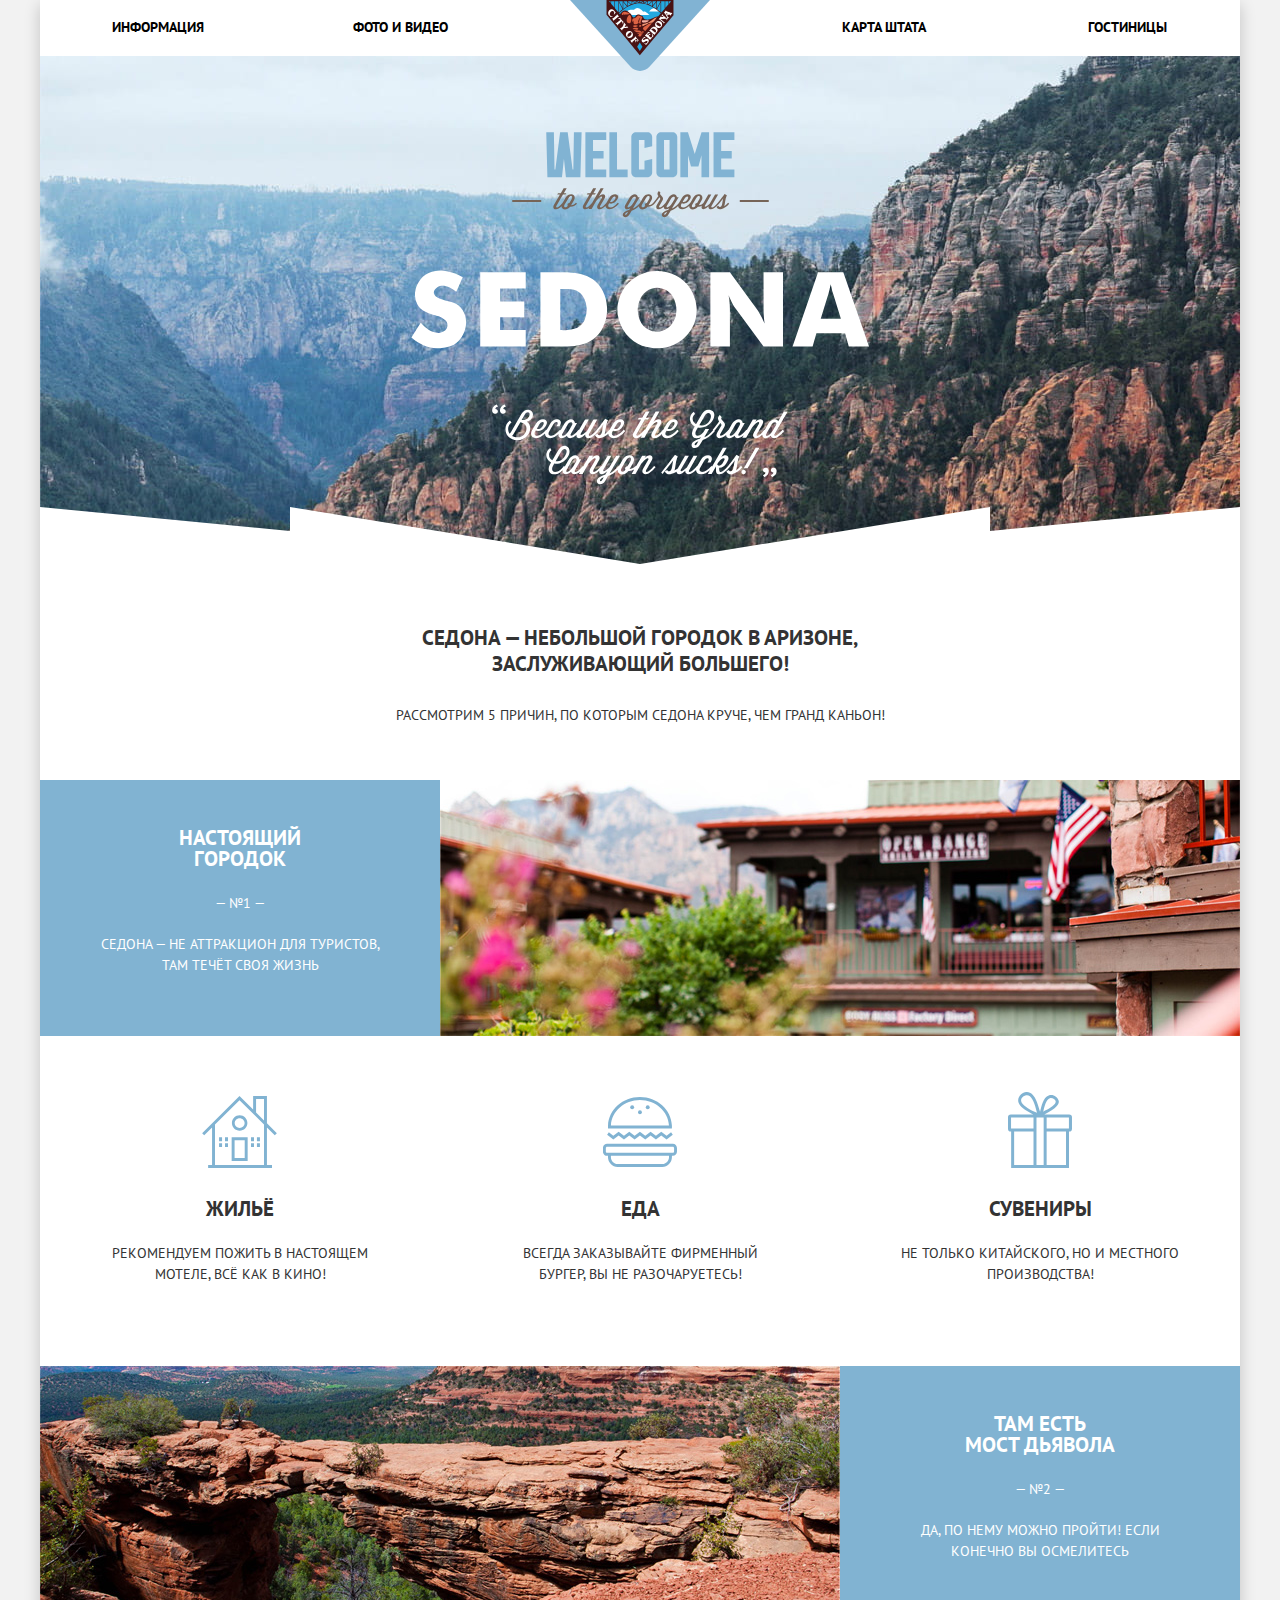
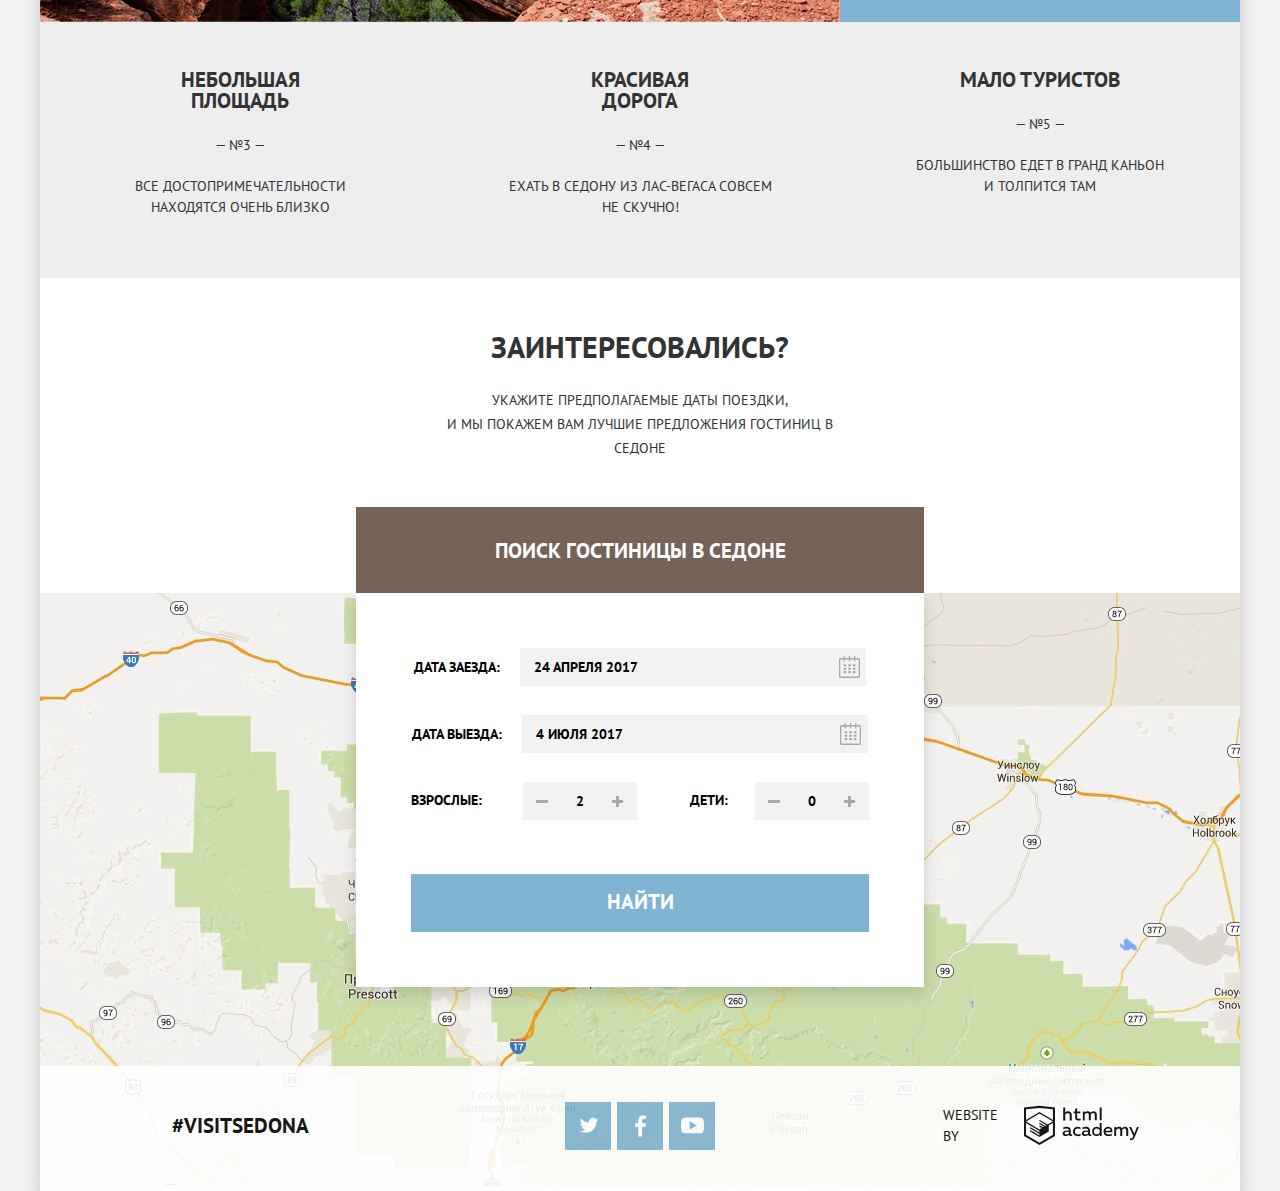
==== index.html @ ef035946 "Избавился  от лишнего класса .departure-wrapper" ====
<!DOCTYPE html>
<html lang="ru">
  <head>
    <meta charset="utf-8">
    <title>HTML Academy: Седона</title>
    <link href="https://fonts.googleapis.com/css?family=PT+Sans:400,700&amp;subset=cyrillic" rel="stylesheet">
    <link href="css/normalize.css" rel="stylesheet">
    <link href="css/style.css" rel="stylesheet">
  </head>
  <body>
    <div class="big-container">
      <header class="header">
        <nav class="header-nav">
          <ul class="header-menu">
            <li><a href="#">Информация</a></li>
            <li><a href="#">Фото и видео</a></li>
            <li><a href="#">Карта штата</a></li>
            <li><a href="catalog.html">Гостиницы</a></li>
          </ul>
          <a class="header-logo">
            <img src="img/logo-sedona.svg" width="140" height="72" alt="Логотип города Седона">
          </a>
        </nav>
      </header>
      <main>
        <div class="first-screen">
          <img src="img/intro-welcome.svg" width="459" height="353" alt="Добро пожаловать в Седону">
        </div>
        <section class="advantages">
          <h1 class="advantages-title">Седона — небольшой городок в Аризоне, заслуживающий большего!</h1>
          <p class="introduction">Рассмотрим 5 причин, по которым Седона круче, чем гранд каньон!</p>
          <section class="advantages-item first-advantage">
            <div class="advantage-common">
              <h2 class="advantages-title">Настоящий городок</h2>
              <p class="advantages-num">— №1 —</p>
              <p class="advantages-desc">Седона — не аттракцион для туристов, там течёт своя жизнь</p>
            </div>
            <div class="advantage-picture"><p class="visually-hidden">Изображение Седоны</p></div>
          </section>
          <section class="feature-list">
            <div class="feature-list-item">
              <h2 class="feature-title feature-home">Жильё</h2>
              <p class="feature-desc">Рекомендуем пожить в настоящем мотеле, всё как в кино!</p>
            </div>
            <div class="feature-list-item">
              <h2 class="feature-title feature-food">Еда</h2>
              <p class="feature-desc">Всегда заказывайте фирменный бургер, вы не разочаруетесь!</p>
            </div>
            <div class="feature-list-item">
              <h2 class="feature-title feature-presents">Сувениры</h2>
              <p class="feature-desc">Не только китайского, но и местного производства!</p>
            </div>
          </section>
          <section class="advantages-item second-advantage">
            <div class="advantage-picture"><p class="visually-hidden">Изображение Моста</p></div>
            <div class="advantage-common">
              <h2 class="advantages-title">Там есть<br> Мост дьявола</h2>
              <p class="advantages-num">— №2 —</p>
              <p class="advantages-desc">Да, по нему можно пройти! Если конечно вы осмелитесь</p>
            </div>
          </section>
          <section class="last-features">
            <div class="feature-item">
              <h2 class="feature-title">Небольшая площадь</h2>
              <p class="feature-num">— №3 —</p>
              <p class="feature-desc">Все достопримечательности находятся очень близко</p>
            </div>
            <div class="feature-item">
              <h2 class="feature-title">Красивая дорога</h2>
              <p class="feature-num">— №4 —</p>
              <p class="feature-desc">Ехать в Седону из Лас-Вегаса совсем не скучно!</p>
            </div>
            <div class="feature-item">
              <h2 class="feature-title">Мало туристов</h2>
              <p class="feature-num">— №5 —</p>
              <p class="feature-desc">Большинство едет в гранд каньон и толпится там</p>
            </div>
          </section>
        </section>
        <section class="searching">
          <h2 class="searching-title">Заинтересовались?</h2>
          <p class="searching-description">Укажите предполагаемые даты поездки,<br> и мы покажем вам лучшие предложения гостиниц в седоне</p>
          <button class="button show-form-button" type="button">Поиск гостиницы в седоне</button>
          <form class="search-form" action="https://echo.htmlacademy.ru" method="post">
            <div class="arrival-wrapper">
              <label class="arrival-label" for="arrival-date">дата заезда:</label>
              <input type="text" id="arrival-date" name="arrival-date" value="24 апреля 2017" placeholder="ДД месяц ГГГГ">
              <svg xmlns="http://www.w3.org/2000/svg" width="21" height="22" viewBox="0 0 21 22"><path d="M19.251 2.025h-2.845V.648c0-.381-.294-.689-.656-.689-.363 0-.656.308-.656.689v1.377h-3.938V.648c0-.381-.294-.689-.655-.689-.363 0-.657.308-.657.689v1.377H5.906V.648c0-.381-.294-.689-.656-.689-.363 0-.657.308-.657.689v1.377H1.75C.784 2.025 0 2.847 0 3.862v16.302C0 21.179.784 22 1.75 22h17.501c.966 0 1.749-.821 1.749-1.836V3.862c0-1.015-.783-1.837-1.749-1.837zm.437 18.139a.448.448 0 0 1-.437.459H1.75a.45.45 0 0 1-.438-.459V3.862a.45.45 0 0 1 .438-.459h2.844v1.378c0 .381.294.689.657.689.362 0 .656-.308.656-.689V3.403h3.938v1.378c0 .381.294.689.657.689.361 0 .655-.308.655-.689V3.403h3.938v1.378c0 .381.293.689.656.689.362 0 .656-.308.656-.689V3.403h2.845c.241 0 .437.206.437.459v16.302z"/><path d="M4.594 8.225h2.625v2.066H4.594zM4.594 11.668h2.625v2.067H4.594zM4.594 15.112h2.625v2.066H4.594zM9.188 15.112h2.625v2.066H9.188zM9.188 11.668h2.625v2.067H9.188zM9.188 8.225h2.625v2.066H9.188zM13.781 15.112h2.625v2.066h-2.625zM13.781 11.668h2.625v2.067h-2.625zM13.781 8.225h2.625v2.066h-2.625z"/></svg>
            </div>
            <div class="arrival-wrapper">
              <label class="arrival-label" for="departure-date">дата выезда:</label>
              <input type="text" id="departure-date" name="departure-date" value="4 июля 2017" placeholder="ДД месяц ГГГГ">
              <svg xmlns="http://www.w3.org/2000/svg" width="21" height="22" viewBox="0 0 21 22"><path d="M19.251 2.025h-2.845V.648c0-.381-.294-.689-.656-.689-.363 0-.656.308-.656.689v1.377h-3.938V.648c0-.381-.294-.689-.655-.689-.363 0-.657.308-.657.689v1.377H5.906V.648c0-.381-.294-.689-.656-.689-.363 0-.657.308-.657.689v1.377H1.75C.784 2.025 0 2.847 0 3.862v16.302C0 21.179.784 22 1.75 22h17.501c.966 0 1.749-.821 1.749-1.836V3.862c0-1.015-.783-1.837-1.749-1.837zm.437 18.139a.448.448 0 0 1-.437.459H1.75a.45.45 0 0 1-.438-.459V3.862a.45.45 0 0 1 .438-.459h2.844v1.378c0 .381.294.689.657.689.362 0 .656-.308.656-.689V3.403h3.938v1.378c0 .381.294.689.657.689.361 0 .655-.308.655-.689V3.403h3.938v1.378c0 .381.293.689.656.689.362 0 .656-.308.656-.689V3.403h2.845c.241 0 .437.206.437.459v16.302z"/><path d="M4.594 8.225h2.625v2.066H4.594zM4.594 11.668h2.625v2.067H4.594zM4.594 15.112h2.625v2.066H4.594zM9.188 15.112h2.625v2.066H9.188zM9.188 11.668h2.625v2.067H9.188zM9.188 8.225h2.625v2.066H9.188zM13.781 15.112h2.625v2.066h-2.625zM13.781 11.668h2.625v2.067h-2.625zM13.781 8.225h2.625v2.066h-2.625z"/></svg>
            </div>
            <div class="quantity-wrapper">
              <div class="quantity-a-wrapper">
                <label class="arrival-label" for="adults-quantity">взрослые:</label>
                <button class="button minus-button" type="button"></button>
                <input type="text" id="adults-quantity" name="adults-quantity" value="2" placeholder="0">
                <button class="button plus-button" type="button"></button>
              </div>
              <div class="quantity-c-wrapper">
                <label class="arrival-label" for="children-quantity">дети:</label>
                <button class="button minus-button" type="button"></button>
                <input type="text" id="children-quantity" name="children-quantity" value="0" placeholder="0">
                <button class="button plus-button" type="button"></button>
              </div>
            </div>
            <button class="button search-button" type="submit">Найти</button>
          </form>
        </section>
        <img class="footer-map" src="img/map.jpg" width="1200" height="593" alt="Карта проезда к Седоне">
      </main>
      <footer class="footer">
        <div class="footer-contacts">
          <span class="contacts-hashtag">#visitSEDONA</span>
          <ul class="contacts-social">
            <li>
              <a class="social-button" href="#">
                <span class="visually-hidden">Twitter</span>
                <svg xmlns="http://www.w3.org/2000/svg" width="27" height="25" viewBox="0 0 46 48"><path d="M 42 12.429688 C 40.675781 13.015625 39.253906 13.40625 37.753906 13.589844 C 39.277344 12.683594 40.453125 11.238281 41.003906 9.53125 C 39.574219 10.371094 37.992188 10.984375 36.3125 11.308594 C 34.96875 9.882813 33.050781 9 30.925781 9 C 26.847656 9 23.539063 12.277344 23.539063 16.320313 C 23.539063 16.890625 23.605469 17.449219 23.730469 17.988281 C 17.59375 17.683594 12.148438 14.765625 8.507813 10.335938 C 7.867188 11.417969 7.507813 12.683594 7.507813 14.023438 C 7.507813 16.5625 8.808594 18.800781 10.792969 20.117188 C 9.582031 20.082031 8.441406 19.742188 7.445313 19.203125 C 7.445313 19.226563 7.445313 19.257813 7.445313 19.289063 C 7.445313 22.839844 9.992188 25.796875 13.367188 26.472656 C 12.75 26.640625 12.097656 26.734375 11.425781 26.734375 C 10.949219 26.734375 10.484375 26.679688 10.035156 26.597656 C 10.972656 29.5 13.699219 31.621094 16.933594 31.683594 C 14.402344 33.644531 11.21875 34.820313 7.757813 34.820313 C 7.160156 34.820313 6.574219 34.785156 5.996094 34.714844 C 9.269531 36.785156 13.152344 38 17.320313 38 C 30.90625 38 38.339844 26.84375 38.339844 17.164063 C 38.339844 16.847656 38.328125 16.53125 38.3125 16.222656 C 39.761719 15.195313 41.011719 13.90625 42 12.429688 "></path></svg>
              </a>
            </li>
            <li>
              <a class="social-button" href="#">
                <span class="visually-hidden">Facebook</span>
                <svg xmlns="http://www.w3.org/2000/svg" x="0px" y="0px" width="21" height="24" viewBox="0 0 155.139 155.139"><path d="M89.584,155.139V84.378h23.742l3.562-27.585H89.584V39.184c0-7.984,2.208-13.425,13.67-13.425l14.595-0.006V1.08C115.325,0.752,106.661,0,96.577,0C75.52,0,61.104,12.853,61.104,36.452v20.341H37.29v27.585h23.814v70.761H89.584z"/></svg>
              </a>
            </li>
            <li>
                <a class="social-button" href="#">
                <span class="visually-hidden">Youtube</span>
                <svg xmlns="http://www.w3.org/2000/svg" viewBox="0 0 512 512" width="23px" height="25px"><path d="M490.24,113.92c-13.888-24.704-28.96-29.248-59.648-30.976C399.936,80.864,322.848,80,256.064,80c-66.912,0-144.032,0.864-174.656,2.912c-30.624,1.76-45.728,6.272-59.744,31.008C7.36,138.592,0,181.088,0,255.904C0,255.968,0,256,0,256c0,0.064,0,0.096,0,0.096v0.064c0,74.496,7.36,117.312,21.664,141.728c14.016,24.704,29.088,29.184,59.712,31.264C112.032,430.944,189.152,432,256.064,432c66.784,0,143.872-1.056,174.56-2.816c30.688-2.08,45.76-6.56,59.648-31.264C504.704,373.504,512,330.688,512,256.192c0,0,0-0.096,0-0.16c0,0,0-0.064,0-0.096C512,181.088,504.704,138.592,490.24,113.92zM192,352V160l160,96L192,352z"/></svg>
              </a>
            </li>
          </ul>
          <div class="footer-logo">
            <span class="footer-logo-desc">Website by</span>
            <a href="https://htmlacademy.ru/intensive/htmlcss" target="_blank">
              <svg id="Layer_1" data-name="Layer 1" xmlns="http://www.w3.org/2000/svg" width="115" height="41" viewBox="0 0 108.08 36.85"><title>logo-htmlacademy-small1</title><path d="M44.61,26.88a2,2,0,0,0,.55-0.1v1.33a3.25,3.25,0,0,1-1.18.21,1.67,1.67,0,0,1-1.67-1,4.84,4.84,0,0,1-3.14,1.08c-1.51,0-2.91-.83-2.91-2.55,0-2.13,2-2.79,3.71-2.79a11.08,11.08,0,0,1,2.17.25v-0.3c0-1-.76-1.77-2.19-1.77a7.42,7.42,0,0,0-3,.64v-1.7a10.21,10.21,0,0,1,3.19-.55c2.36,0,3.81,1.12,3.81,3.65v3a0.54,0.54,0,0,0,.49.59h0.17Zm-6.44-1.13A1.35,1.35,0,0,0,39.63,27h0.11a3.39,3.39,0,0,0,2.41-1V24.58a9.72,9.72,0,0,0-1.81-.21c-1,0-2.16.33-2.16,1.38h0Zm12.36-6.11a5,5,0,0,1,2.57.64V22a4.08,4.08,0,0,0-2.3-.7,2.75,2.75,0,1,0,0,5.49,5,5,0,0,0,2.43-.64v1.71a6.27,6.27,0,0,1-2.76.57A4.21,4.21,0,0,1,46,24.51q0-.21,0-0.41a4.32,4.32,0,0,1,4.18-4.46h0.38Zm12.17,7.24a2,2,0,0,0,.55-0.1v1.33a3.25,3.25,0,0,1-1.18.21,1.67,1.67,0,0,1-1.67-1,4.84,4.84,0,0,1-3.14,1.08c-1.51,0-2.91-.83-2.91-2.55,0-2.13,2-2.79,3.71-2.79a11.08,11.08,0,0,1,2.17.25v-0.3c0-1-.76-1.77-2.19-1.77a7.42,7.42,0,0,0-3,.64v-1.7a10.21,10.21,0,0,1,3.19-.55c2.36,0,3.81,1.12,3.81,3.65v3a0.54,0.54,0,0,0,.49.59h0.17Zm-6.44-1.13A1.35,1.35,0,0,0,57.73,27h0.11a3.39,3.39,0,0,0,2.41-1V24.58a9.72,9.72,0,0,0-1.81-.21c-1.06,0-2.16.33-2.16,1.38h0ZM73,16V28.2H71.35V26.88a3.88,3.88,0,0,1-3.19,1.54,4.4,4.4,0,0,1,0-8.78,3.81,3.81,0,0,1,3,1.3V16H73Zm-4.53,5.22a2.76,2.76,0,1,0,0,5.52A2.86,2.86,0,0,0,71.15,25V23A2.91,2.91,0,0,0,68.49,21.27ZM79,19.64c3.31,0,4.46,2.68,3.92,5.09H76.7c0.21,1.5,1.67,2.11,3.19,2.11a6.11,6.11,0,0,0,2.64-.59v1.6a7.14,7.14,0,0,1-3,.57C77,28.42,74.78,27,74.78,24a4.18,4.18,0,0,1,4-4.39H79Zm0.09,1.54a2.28,2.28,0,0,0-2.44,2.1v0.06H81.3A2,2,0,0,0,79.13,21.18Zm5.73,7V19.87h1.65v1a3.81,3.81,0,0,1,2.78-1.27A2.86,2.86,0,0,1,91.89,21a4.12,4.12,0,0,1,2.91-1.33A3.06,3.06,0,0,1,98,23V28.2h-1.9V23.05a1.59,1.59,0,0,0-1.42-1.75H94.42a2.8,2.8,0,0,0-2.07,1.12V28.2h-1.9V23.05A1.59,1.59,0,0,0,89,21.31H88.8a3,3,0,0,0-2.21,1.29v5.63H84.86Zm21.31-8.33h1.9l-3.91,9.46c-0.9,2.17-2.09,2.86-3.35,2.86a4.76,4.76,0,0,1-1.1-.14V30.46a2.86,2.86,0,0,0,.85.12c0.9,0,1.58-.64,2.07-1.9l0.17-.42-4-8.4h2l2.86,6.29ZM38.73,1.46V6.22a3.81,3.81,0,0,1,2.7-1.14,3.25,3.25,0,0,1,3.44,3.4v5.15H43V8.72a1.81,1.81,0,0,0-1.61-2h-0.3a2.93,2.93,0,0,0-2.32,1.39v5.52h-1.9V1.46h1.9ZM49.94,2.31v3h3V6.91h-3v3.81c0,1.1.5,1.46,1.58,1.46a4.49,4.49,0,0,0,1.69-.33v1.6A6.8,6.8,0,0,1,51,13.8a2.55,2.55,0,0,1-2.86-2.74V6.89H46.58V5.26h1.5V2.74Zm5.4,11.31V5.28H57v1A3.81,3.81,0,0,1,59.77,5a2.86,2.86,0,0,1,2.6,1.33A4.12,4.12,0,0,1,65.28,5,3.06,3.06,0,0,1,68.44,8.4v5.21h-1.9V8.46a1.59,1.59,0,0,0-1.42-1.75H64.89a2.8,2.8,0,0,0-2.07,1.12v5.78h-1.9V8.46A1.59,1.59,0,0,0,59.5,6.71H59.27A3,3,0,0,0,57.06,8v5.63H55.34ZM71.17,1.45H73V13.6H71.17V1.45ZM14.71,0H14.55L0,1.54V28.21l14.55,8.66,14.55-8.66V1.54Zm12.5,27.1L14.55,34.64,1.9,27.12V16.18l12.59,7.5V25L5.86,19.9v1.31l8.68,5.21v1.39L5.87,22.65V24l8.68,5.21,8.75-5.24V18.31L27.2,16V27.12Zm0-12.53-3.48,2-1.6,1L14.51,13v1.31L21,18.23H21l-0.14.09-1,.54-5.37-3.2V17l4.24,2.52-1,.67-3.2-1.9v1.31l2.1,1.24L14.5,22.1,2,14.65,14.51,7.11Zm0-1.32L14.49,5.76,1.91,13.25v-10L14.56,1.92,27.21,3.25v10h0Z" transform="translate(0 -0.02)"/></svg>
            </a>
          </div>
        </div>
      </footer>
    </div>
  </body>
</html>
---- css/style.css ----
body {
  margin: 0;
  font-family: "PT Sans", Arial, sans-serif;
  font-size: 14px;
  line-height: 21px;
  font-weight: 400;
  color: #333333;
  text-transform: uppercase;
  background-color: #f2f2f2;
}
a {
  text-decoration: none;
}
img {
  max-width: 100%;
  height: auto;
}
.visually-hidden:not(:focus):not(:active),
input[type="checkbox"].visually-hidden,
input[type="radio"].visually-hidden {
  position: absolute;
  width: 1px;
  height: 1px;
  margin: -1px;
  border: 0;
  padding: 0;
  white-space: nowrap;
  clip-path: inset(100%);
  clip: rect(0 0 0 0);
  overflow: hidden;
}
.text-hiding {
  border: 0;
  font: 0/0 a;
  text-shadow: none;
  color: transparent;
}
.big-container {
  width: 1200px;
  margin: 0 auto;
  box-shadow: 0 5px 15px rgba(0, 1, 1, 0.2);
}
.header-nav {
  font-size: 14px;
  line-height: 26px;
  color: #000000;
  background-color: #ffffff;
  position: relative;
}
.header-menu,
.contacts-social,
.search-sructure,
.catalog-list {
  list-style: none;
}
.header-menu {
  display: flex;
  padding: 0;
  margin: 0;
  justify-content: space-between;
  text-align: center;
}
.header-menu a{
  color: #000000;
  font-weight: 700;
}
.header-menu a:hover{
  color: #81b3d2;
}
.header-menu a:active{
  opacity: 0.3;
}
.header-menu li {
  width: 200px;
  padding: 14px 12px 16px 18px;
}
.header-menu li:nth-child(2) {
  box-sizing: border-box;
  text-align: left;
  padding-left: 70px;
  padding-right: 0px;
  width: 350px;
}
.header-menu li:nth-child(3) {
  box-sizing: border-box;
  text-align: right;
  padding-left: 0px;
  padding-right: 71px;
  width: 350px;
}
.header-logo {
  position: absolute;
  top: 0px;
  left: 50%;
  margin-left: -70px;
  z-index: 10;
}
.advantages,
.searching {
  text-align: center;
  background-color: #ffffff;
}
.first-screen {
  background: url("../img/intro-mask.svg") no-repeat bottom center,
    #ffffff url("../img/background-1.jpg") no-repeat top center;
}
.first-screen img {
  display: block;
  margin: 0 auto;
  padding-top: 76px;
  padding-bottom: 79px;
}
.advantages-title {
  font-size: 21px;
  line-height: 26px;
  margin: 0 auto;
  padding: 61px 370px 28px 370px;
}
.advantage-common .advantages-title {
  padding: 47px 120px 24px 120px;
  line-height: 21px;
}
.advantages-num {
  margin: 0;
}
.advantages-desc {
  margin: 0;
  padding: 20px 48px 60px 48px;
}
.introduction {
  margin: 0;
  padding-bottom: 54px;
}
.advantages-item {
  color: #ffffff;
  background-color: #81b3d2;
  display: flex;
  width: 1200px;
}
.feature-list {
  display: flex;
  padding: 0;
  margin: 0;
}
.feature-list-item {
  width: 400px;
}
.feature-list-item .feature-title {
  width: 300px;
  margin: 0 auto;
  margin-top: 162px;
  padding-bottom: 24px;
  position: relative;
}
.feature-home::before {
  content: "";
  position: absolute;
  left: 50%;
  margin-left: -38px;
  bottom: 75px;
  width: 75px;
  height: 72px;
  background-image: url("../img/icon-1.svg");
  background-repeat: no-repeat;
  background-position: 0 0;
}
.feature-food::before {
  content: "";
  position: absolute;
  left: 50%;
  margin-left: -37px;
  bottom: 74px;
  width: 75px;
  height: 72px;
  background-image: url("../img/icon-3.svg");
  background-repeat: no-repeat;
  background-position: 0 0;
}
.feature-presents::before {
  content: "";
  position: absolute;
  left: 50%;
  margin-left: -32px;
  bottom: 75px;
  width: 64px;
  height: 76px;
  background-image: url("../img/icon-2.svg");
  background-repeat: no-repeat;
  background-position: 0 0;
}
.feature-list-item .feature-desc {
  width: 285px;
  margin: 0 auto;
  padding-bottom: 81px;
}
.first-advantage .advantage-picture {
  background: url("../img/bg-adv-1.jpg") no-repeat top right;
}
.second-advantage .advantage-picture {
  background: url("../img/bg-adv-2.jpg") no-repeat top left;
}
.advantage-common {
  width: 400px;
}
.advantage-picture {
  width: 800px;
}
.last-features {
  display: flex;
  padding: 0;
  margin: 0;
}
.last-features .feature-item {
  width: 400px;
}
.feature-item .feature-title {
  margin: 0;
  padding: 47px 120px 24px 120px;
  line-height: 21px;
}
.feature-item .feature-num {
  margin: 0;
}
.feature-item .feature-desc {
  margin: 0;
  padding: 20px 65px 60px 65px;
}
.feature-item:last-child .feature-desc {
  padding: 20px 71px 60px 71px;
}
.searching{
  position: relative;
}
.searching-title {
  font-size: 30px;
  line-height: 24px;
  padding-top: 57px;
  margin: 0px;
}
.searching-description {
  width: 440px;
  margin: 0 auto;
  padding-top: 29px;
  padding-bottom: 47px;
  line-height: 24px;
}
.last-features {
  background-color: #eeeeee;
}
.button {
  font: inherit;
  font-weight: 700;
  text-align: center;
  color: #ffffff;
  vertical-align: middle;
  text-transform: uppercase;
  background-color: #81b3d2;
  border: none;
}
.show-form-button {
  background-color: #766357;
  width: 568px;
  font-size: 21px;
  line-height: 26px;
  padding-top: 31px;
  padding-bottom: 29px;
}
.searching .show-form-button:hover {
  background-color: #604e43;
}
.searching .show-form-button:active {
  background-color: #503e33;
  color: #928a85;
}
.button:hover {
  background-color: #669ec0;
}
.button:active {
  background-color: #5496bd;
}
.search-form {
  box-sizing: border-box;
  width: 568px;
  padding: 55px;
  position: absolute;
  top: 100%;
  left: 50%;
  transform: translate(-50%, 0);
  z-index: 2;
  background-color: #ffffff;
  display: flex;
  flex-direction: column;
  margin: 0;
  align-items: center;
  box-shadow: 0 7px 15px rgba(0, 1, 1, 0.15);
}
.search-form label {
  color: #000000;
}
.search-button {
  font-size: 21px;
  box-sizing: border-box;
  width: 458px;
  padding: 0;
  padding-top: 17px;
  padding-bottom: 20px;
  margin-top: 54px;
}
.search-form .search-button:active {
  color: #88b6d1;
  background-color: #5496bd;
}
.arrival-wrapper {
  margin-bottom: 29px;
}
.arrival-label {
  font-weight: 700;
}
.arrival-wrapper input {
  box-sizing: border-box;
  width: 346px;
  padding: 11px 50px 11px 14px;
  margin-left: 16px;
  border: 0;
  background-color: #f2f2f2;
  font-weight: 700;
  text-transform: uppercase;
  position: relative;
}
.arrival-wrapper input:hover {
  background-color: #ebebeb;
}
.arrival-wrapper input:focus {
  background-color: #ffffff;
  border: 2px solid #e5e5e5;
  padding: 9px 50px 9px 12px;
}
.arrival-wrapper svg {
  position: absolute;
  top: 63px;
  left: 483px;
  fill: #a9a9a9;
}
.arrival-wrapper svg:hover {
  fill: #000000;
}
.arrival-wrapper svg:active {
  fill: #81b3d2;
}
.arrival-wrapper:nth-child(2) {
  position: relative;
}
.arrival-wrapper:nth-child(2) svg {
  top: 8px;
  left: 428px;
}
.quantity-wrapper {
  width: 458px;
  display: flex;
  justify-content: space-between;
}
.quantity-wrapper input {
  box-sizing: border-box;
  width: 38px;
  padding: 11px 0px 11px 0px;
  border: 0;
  background-color: #f2f2f2;
  font-weight: 700;
  text-align: center;
  height: 38px;
}
.quantity-wrapper input:hover {
  background-color: #ebebeb;
}
.quantity-wrapper input:focus {
  background-color: #ffffff;
  border: 2px solid #e5e5e5;
  padding: 9px 0px 9px 0px;
}
.quantity-a-wrapper {
  display: flex;
  align-items: center;
}
.quantity-a-wrapper .arrival-label {
  width: 112px;
  text-align: left;
}
.quantity-c-wrapper .arrival-label {
  width: 65px;
  text-align: left;
}
.minus-button {
  background-color: #f2f2f2;
  width: 38px;
  height: 38px;
  padding: 0;
  position: relative;
}
.minus-button::before {
  content: "";
  position: absolute;
  top: 50%;
  left: 50%;
  margin-left: -6px;
  margin-top: -1px;
  width: 12px;
  height: 3px;
  background-color: #a9a9a9;
}
.minus-button:hover {
  background-color: #f2f2f2;
}
.minus-button:hover::before {
  background-color: #000000;
}
.minus-button:active::before {
  background-color: #81b3d2;
}
.plus-button {
  background-color: #f2f2f2;
  width: 38px;
  height: 38px;
  padding: 0;
  position: relative;
}
.plus-button::before {
  content: "";
  position: absolute;
  top: 50%;
  left: 50%;
  margin-left: -6px;
  margin-top: -1px;
  width: 11px;
  height: 3px;
  background-color: #a9a9a9;
}
.plus-button::after {
  content: "";
  position: absolute;
  top: 50%;
  left: 50%;
  margin-left: -2px;
  margin-top: -5px;
  width: 3px;
  height: 11px;
  background-color: #a9a9a9;
}
.plus-button:hover {
  background-color: #f2f2f2;
}
.plus-button:hover::before {
  background-color: #000000;
}
.plus-button:hover::after {
  background-color: #000000;
}
.plus-button:active::before {
  background-color: #81b3d2;
}
.plus-button:active::after {
  background-color: #81b3d2;
}
.quantity-c-wrapper{
  display: flex;
  align-items: center;
}
.search-filter {
  width: 1200px;
  margin: 0 auto;
  background: url("../img/background-2.jpg") no-repeat center center;
}
.search-filter form {
  display: flex;
  padding: 0;
  margin: 0;  
  justify-content: center;
}
.sorting {
  width: 1200px;
  margin: 0 auto;
  background-color: #ffffff;
}
.sorting-head {
  display: flex;
  padding: 0;
  margin: 0;
  border-bottom: 1px solid #e5e5e5;
}
.sorting-types {
  display: flex;
  padding: 0;
  margin: 0;
  align-items: center;
}
.sorting-title {
  padding-left: 72px;
}
.button-order {
  background-color: #766357;
  padding: 4px 17px 5px 17px;
}
.button-details {
  padding: 4px 17px 5px 17px;
  margin-right: 2px;
}
.button-details:hover {
  background-color: #669ec0;
}
.button-details:active {
  background-color: #5496bd;
  color: #87b6d1;
}
.button-order:hover {
  background-color: #604e43;
}
.button-order:active {
  background-color: #503e33;
  color: #847870;
}
.catalog-list {
  background-color: #fefefe;
  display: flex;
  padding: 0;
  margin: 0;  
  flex-direction: column;
}
.catalog-item {
  display: flex;
  padding: 0;
  margin: 0;  
  justify-content: space-between;
  border-bottom: 1px solid #e5e5e5;
}
.catalog-left-wrapper {
  display: flex;
  padding: 0;
  margin: 0;
  margin-left: 72px;
  margin-top: 30px;
  margin-bottom: 24px;
}
.catalog-title {
  font-size: 21px;
  font-weight: 700;
  color: #000000;
  margin-bottom: -7px;
  margin-top: -3px;
}
.type-cost-column {
  display: flex;
}
.catalog-type {
  width: 115px;
}
.naming-column {
  display: flex;
  padding: 0;
  margin: 0;  
  flex-direction: column;
  justify-content: space-between;
  margin-bottom: 9px;
}
.details-button-column {
  box-sizing: border-box;
}
.rating-column {
  margin-right: 73px;
  display: flex;
  flex-direction: column;
  justify-content: center;
  width: 110px;
}
.catalog-title:hover {
  color: #81b3d2;
}
.catalog-title:active {
  color: #b2b2b2;
}
.rating-star {
  align-self: flex-end;
  width: 89px;
  background: url("../img/star.svg") space center right;
  margin-top: 5px;
}
.rating-star-three {
  width: 63px;
}
.rating-star-two {
  width: 40px;
}
.rating-number {
  color: #666666;
  background-color: #f2f2f2;
  margin-top: 47px;
  margin-bottom: 6px;
  text-align: center;
  padding: 4px 10px 3px 13px;
}
.catalog-image {
  margin-right: 30px;
}
.footer-map {
  display: block;
  margin: 0 auto;
}
.footer {
  background-color: #ffffff;
  margin-top: -120px;
  opacity: 0.9;
}
.catalog-footer {
  margin-top: 0;
}
.footer-contacts {
  display: flex;
  padding: 0;
  margin: 0;
  justify-content: space-between;
}
.contacts-hashtag {
  padding: 49px 256px 55px 132px;
  color: #000000;
}
.contacts-social {
  display: flex;
  padding: 0;
  margin: 0;
  align-items: center;
  padding-bottom: 5px;
  padding-right: 12px;
}
.footer-logo {
  display: flex;
  padding: 0;
  margin: 0;
  align-items: center;
  padding-right: 101px;
  padding-left: 210px;
}
.footer-logo-desc {
  padding-right: 8px;
  padding-bottom: 5px;
  color: #000000;
}
.footer-logo svg {
  fill: #000000;
}
.footer-logo svg:hover {
  fill: #81b3d2;
}
.footer-logo svg:active {
  fill: #bdbbbc;
}
.contacts-hashtag {
  font-size: 21px;
  font-weight: 700;
}
.social-button {
  display: flex;
  align-items: center;
  justify-content: center;
  width: 46px;
  height: 48px;
  background-color: #81b3d2;
  margin-right: 6px;
}
.social-button svg {
  fill: #ffffff;
}
.social-button:hover {
  background-color: #669ec0;
}
.social-button:active {
  background-color: #5496bd;
}
.social-button svg:active {
  fill: #87b6d1;
}
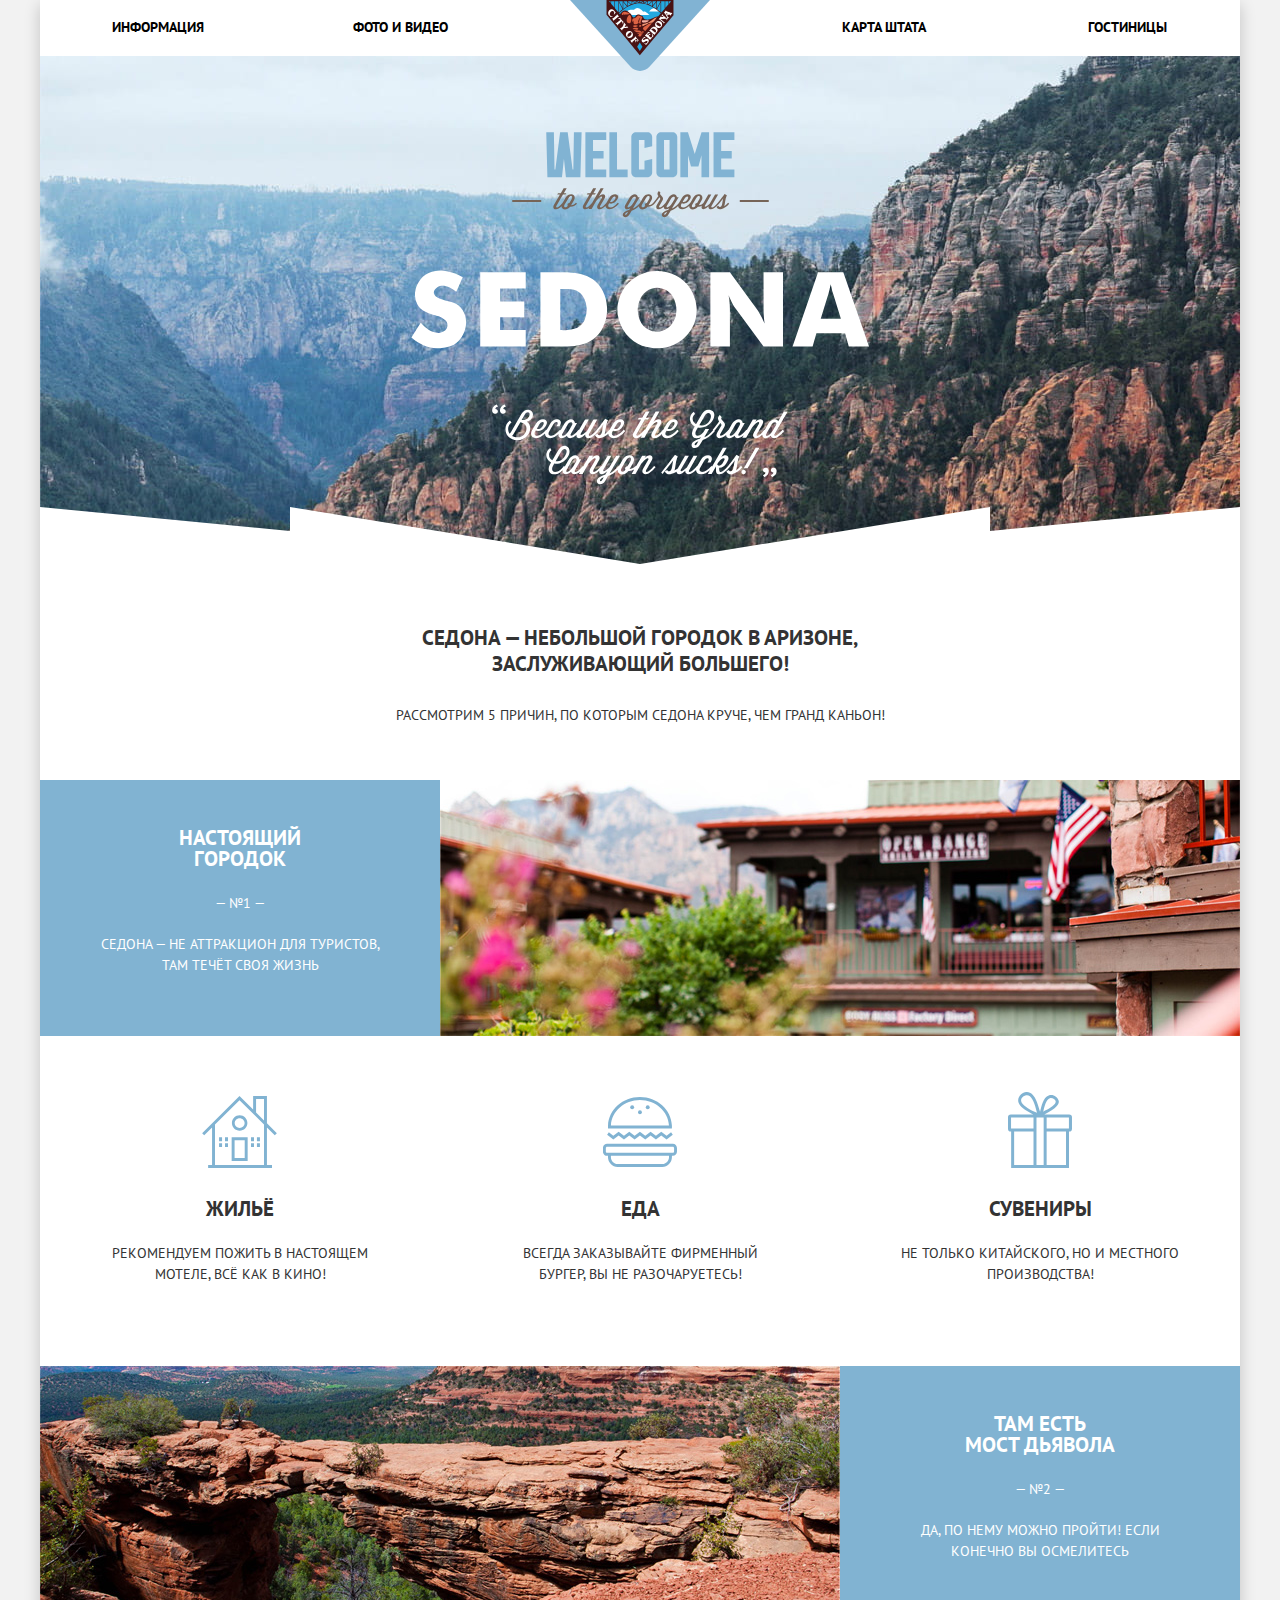
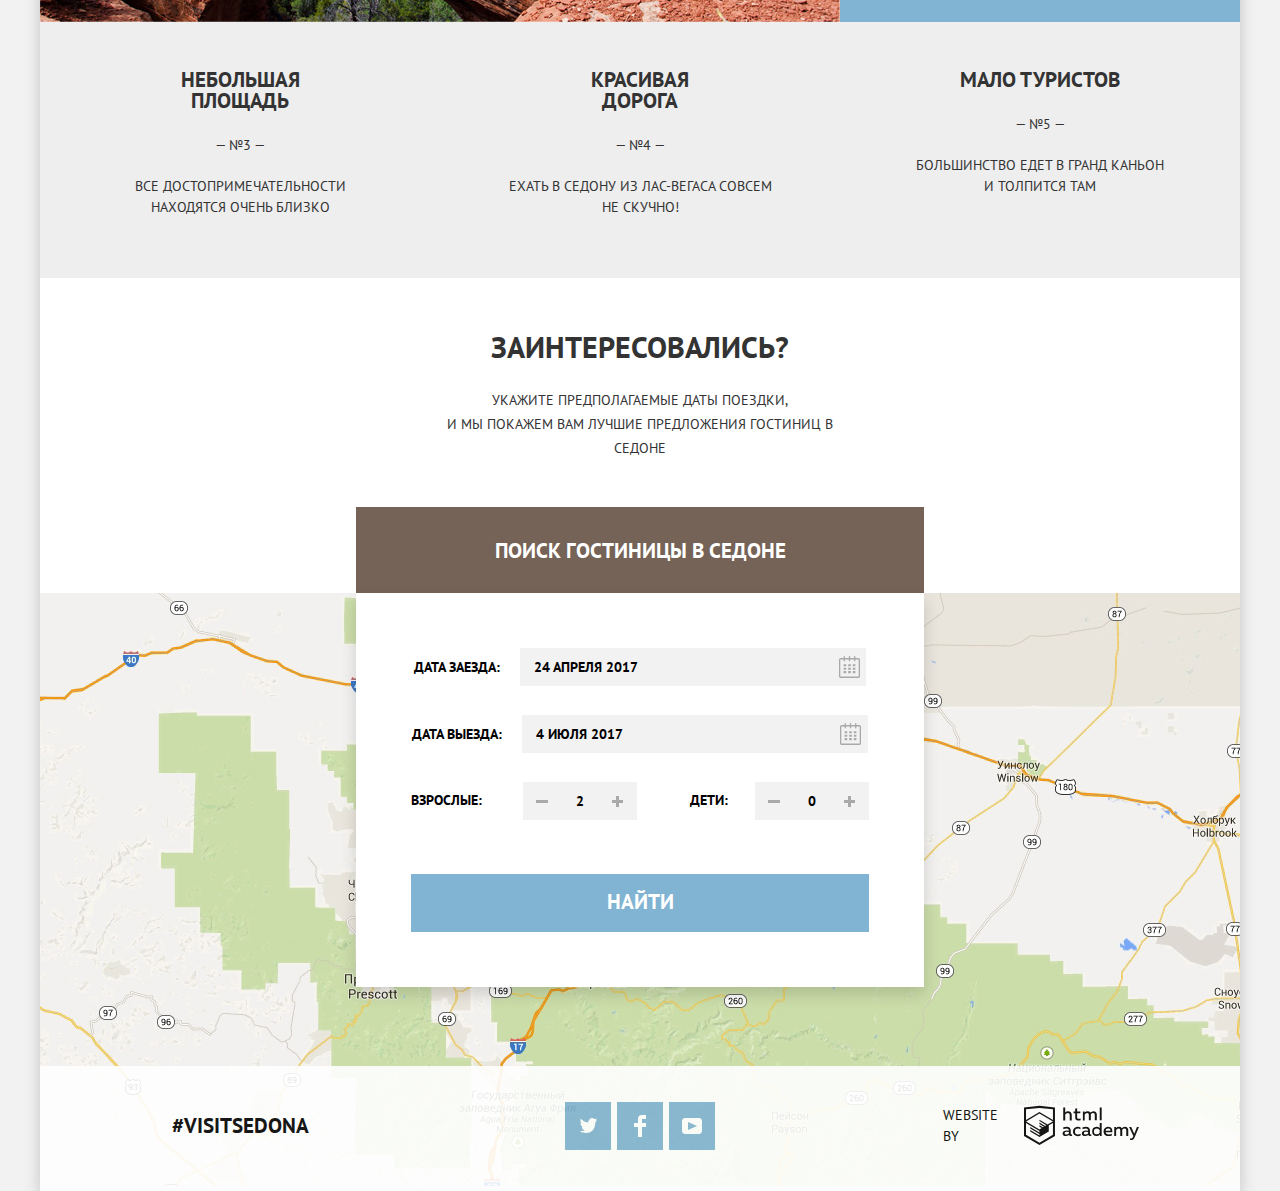
==== commit 4011a070: "Стилизация сортировки" ====
--- a/index.html
+++ b/index.html
@@ -118,19 +118,20 @@
             <li>
               <a class="social-button" href="#">
                 <span class="visually-hidden">Twitter</span>
-                <svg xmlns="http://www.w3.org/2000/svg" width="27" height="25" viewBox="0 0 46 48"><path d="M 42 12.429688 C 40.675781 13.015625 39.253906 13.40625 37.753906 13.589844 C 39.277344 12.683594 40.453125 11.238281 41.003906 9.53125 C 39.574219 10.371094 37.992188 10.984375 36.3125 11.308594 C 34.96875 9.882813 33.050781 9 30.925781 9 C 26.847656 9 23.539063 12.277344 23.539063 16.320313 C 23.539063 16.890625 23.605469 17.449219 23.730469 17.988281 C 17.59375 17.683594 12.148438 14.765625 8.507813 10.335938 C 7.867188 11.417969 7.507813 12.683594 7.507813 14.023438 C 7.507813 16.5625 8.808594 18.800781 10.792969 20.117188 C 9.582031 20.082031 8.441406 19.742188 7.445313 19.203125 C 7.445313 19.226563 7.445313 19.257813 7.445313 19.289063 C 7.445313 22.839844 9.992188 25.796875 13.367188 26.472656 C 12.75 26.640625 12.097656 26.734375 11.425781 26.734375 C 10.949219 26.734375 10.484375 26.679688 10.035156 26.597656 C 10.972656 29.5 13.699219 31.621094 16.933594 31.683594 C 14.402344 33.644531 11.21875 34.820313 7.757813 34.820313 C 7.160156 34.820313 6.574219 34.785156 5.996094 34.714844 C 9.269531 36.785156 13.152344 38 17.320313 38 C 30.90625 38 38.339844 26.84375 38.339844 17.164063 C 38.339844 16.847656 38.328125 16.53125 38.3125 16.222656 C 39.761719 15.195313 41.011719 13.90625 42 12.429688 "></path></svg>
+                <svg xmlns="http://www.w3.org/2000/svg" xmlns:xlink="http://www.w3.org/1999/xlink" width="17" height="15" viewBox="0 0 17 15"><path d="M10.95.144c1.685-.496 2.984.27 3.577 1.179.673-.231 1.331-.481 2.011-.708a2.345 2.345 0 0 1-.857 1.768c.685.17 1.304-.491 1.304-.491-.169 1-1.006 1.788-1.563 2.024-.231 6.75-3.175 11.217-10.077 11.082h-.446c-.41 0-4.164-.46-4.898-1.887 2.271.196 3.893-.422 4.693-1.177-.96-.3-2.679-.477-2.979-2.95.349.106.564.228 1.19.119C1.705 8.247.374 7.53.448 5.33c.285.328 1.067.536 1.34.472C1.085 5.561-.182 2.442.894.85c1.818 1.854 3.735 3.606 7.152 3.773C8.254 2.33 9.183.793 10.95.144z"/></svg>
+
               </a>
             </li>
             <li>
               <a class="social-button" href="#">
                 <span class="visually-hidden">Facebook</span>
-                <svg xmlns="http://www.w3.org/2000/svg" x="0px" y="0px" width="21" height="24" viewBox="0 0 155.139 155.139"><path d="M89.584,155.139V84.378h23.742l3.562-27.585H89.584V39.184c0-7.984,2.208-13.425,13.67-13.425l14.595-0.006V1.08C115.325,0.752,106.661,0,96.577,0C75.52,0,61.104,12.853,61.104,36.452v20.341H37.29v27.585h23.814v70.761H89.584z"/></svg>
+                <svg xmlns="http://www.w3.org/2000/svg" width="12" height="22" viewBox="0 0 12 22"><path d="M12 4V0H8a4 4 0 0 0-4 4v4H0v4h4v10h4V12h4V8H8V4h4z"/></svg>
               </a>
             </li>
             <li>
                 <a class="social-button" href="#">
                 <span class="visually-hidden">Youtube</span>
-                <svg xmlns="http://www.w3.org/2000/svg" viewBox="0 0 512 512" width="23px" height="25px"><path d="M490.24,113.92c-13.888-24.704-28.96-29.248-59.648-30.976C399.936,80.864,322.848,80,256.064,80c-66.912,0-144.032,0.864-174.656,2.912c-30.624,1.76-45.728,6.272-59.744,31.008C7.36,138.592,0,181.088,0,255.904C0,255.968,0,256,0,256c0,0.064,0,0.096,0,0.096v0.064c0,74.496,7.36,117.312,21.664,141.728c14.016,24.704,29.088,29.184,59.712,31.264C112.032,430.944,189.152,432,256.064,432c66.784,0,143.872-1.056,174.56-2.816c30.688-2.08,45.76-6.56,59.648-31.264C504.704,373.504,512,330.688,512,256.192c0,0,0-0.096,0-0.16c0,0,0-0.064,0-0.096C512,181.088,504.704,138.592,490.24,113.92zM192,352V160l160,96L192,352z"/></svg>
+                <svg xmlns="http://www.w3.org/2000/svg" xmlns:xlink="http://www.w3.org/1999/xlink" width="20" height="16" viewBox="0 0 20 16"><path d="M17 0H3C1.35 0 0 1.35 0 3v10c0 1.65 1.35 3 3 3h14c1.65 0 3-1.35 3-3V3c0-1.65-1.35-3-3-3zM6.027 11.998V4.002L15.014 8l-8.987 3.998z"/></svg>
               </a>
             </li>
           </ul>
--- a/css/style.css
+++ b/css/style.css
@@ -69,6 +69,9 @@
 }
 .header-menu a:active{
   opacity: 0.3;
+}
+.header-menu .header-active {
+  color: #766357;
 }
 .header-menu li {
   width: 200px;
@@ -465,19 +468,165 @@
   align-items: center;
 }
 .search-filter {
-  width: 1200px;
+  background-color: #7293b6;
+  background: url("../img/background-2.jpg") no-repeat center center;
+  padding: 27px 74px 16px 72px;
+}
+.filter-form {
+  display: flex;
+  margin: 0;
+  justify-content: space-between;
+}
+.fieldset-wrapper {
+  display: flex;
+}
+.form-fields {
+  border: none;
+  color: #ffffff;
+  margin: 0;
+  padding: 0;
+  width: 150px;
+}
+.form-fields:first-child {
+  margin-right: 105px;
+}
+.form-fields legend {
+  font-size: 16px;
+  font-weight: 700;
+  line-height: 21px;
+  margin-bottom: 25px;
+}
+.search-sructure {
+  padding: 0;
+  margin: 0;
+}
+.search-sructure li {
+  margin-bottom: 25px;
+  padding-left: 40px;
+}
+.search-sructure li:last-child {
+  margin-bottom: 15px;
+}
+.search-sructure label {
+  position: relative;
+  display: block;
+  cursor: pointer;
+  user-select: none;
+}
+.filter-input-checkbox + label::before {
+  content: "";
+  position: absolute;
+  width: 27px;
+  height: 23px;
+  background: url("../img/checkbox-off.svg") no-repeat center center;
+  left: -41px;
+  top: 0;
+}
+.filter-input-checkbox:checked + label::before {
+  content: "";
+  position: absolute;
+  width: 27px;
+  height: 23px;
+  background: url("../img/checkbox-on.svg") no-repeat center center;
+  left: -39px;
+  top: 0;
+}
+.search-cost .cost-field {
+  width: 315px;
+  margin-right: 0;
+}
+.cost-field legend {
+  margin-bottom: 11px;
+}
+.price-controls {
+  height: 31px;
+  margin-bottom: 20px;
+  font-size: 0;
+  border: 2px solid #ffffff;
+  border-radius: 2px;
+  position: relative;
+}
+.price-controls::after {
+  content: "";
+  position: absolute;
+  top: 50%;
+  left: 50%;
+  transform: translate(-50%, -50%);
+  width: 2px;
+  height: 22px;
+  background: #ffffff;
+}
+.price-controls label {
+  display: inline-block;
+  font-size: 14px;
+  line-height: 28px;
+  vertical-align: middle;
+  cursor: pointer;
+}
+.price-controls .min-price,
+.price-controls .max-price {
+  width: 90px;
+  padding-left: 65px;
+}
+.price-controls .max-price {
+  padding-left: 55px;
+}
+.price-controls input {
+  width: 50px;
+  margin: 0;
+  color: inherit;
+  font: inherit;
+  background: none;
+  border: none;
+}
+.range-controls {
+  position: relative;
+  margin-bottom: 32px;
+}
+.range-controls .scale {
+  height: 2px;
+  background: rgba(255, 255, 255, 0.3);
+}
+.range-controls .bar {
+  width: 80%;
+  height: 2px;
+  background: #ffffff;
+}
+.range-toggle {
+  position: absolute;
+  top: -9px;
+  width: 4px;
+  height: 4px;
+  background: #ababab;
+  border: 8px solid #ffffff;
+  border-radius: 50%;
+  box-shadow: 0 2px 1px 0 rgba(0, 1, 1, 0.2);
+  cursor: pointer;
+}
+.range-toggle:hover {
+  background: #1c4f80;
+}
+.range-toggle-min {
+  left: 0;
+}
+.range-toggle-max {
+  left: 80%;
+}
+.btn-transparent {
+  display: block;
   margin: 0 auto;
-  background: url("../img/background-2.jpg") no-repeat center center;
-}
-.search-filter form {
-  display: flex;
-  padding: 0;
-  margin: 0;  
-  justify-content: center;
+  padding: 5px 35px;
+  font-weight: 400;
+  background: transparent;
+  border: 2px solid #ffffff;
+  border-radius: 2px;
+  cursor: pointer;
+}
+.btn-transparent:hover {
+  color: #000000;
+  background: #ffffff;
 }
 .sorting {
-  width: 1200px;
-  margin: 0 auto;
   background-color: #ffffff;
 }
 .sorting-head {
@@ -485,16 +634,64 @@
   padding: 0;
   margin: 0;
   border-bottom: 1px solid #e5e5e5;
+  min-height: 86px;
+  align-items: center;
 }
 .sorting-types {
   display: flex;
   padding: 0;
   margin: 0;
   align-items: center;
+  font-size: 12px;
+  color: #000000;
+  margin-left: 14px;
 }
 .sorting-title {
-  padding-left: 72px;
-}
+  width: 150px;
+  margin-left: 72px;
+  font-size: 21px;
+}
+.sorting-names {
+  margin-left: 40px;
+  display: flex;
+  flex-wrap: wrap;
+  width: 650px;
+}
+.sorting-names a{
+  margin-right: 32px;
+  color: #cacaca;
+  border-bottom: 1px dotted;
+}
+.sorting-names a:hover{
+  color: #81b3d2;
+}
+.sorting-names a:active{
+  color: #000000;
+}
+.sorting-names .sorting-active {
+  color: #81b3d2;
+  border: 0;
+}
+.sorting-arrows {
+  display: flex;
+  margin-left: 92px;
+}
+.sorting-arrow-up {
+  margin-right: 12px;
+}
+.sorting-arrows svg {
+  fill: #cacaca;
+}
+.sorting-arrows svg:hover {
+  fill: #231f20;
+}
+.sorting-arrows svg:active {
+  fill: #81b3d2;
+}
+.active-arrow svg {
+  fill: #81b3d2;
+}
+
 .button-order {
   background-color: #766357;
   padding: 4px 17px 5px 17px;
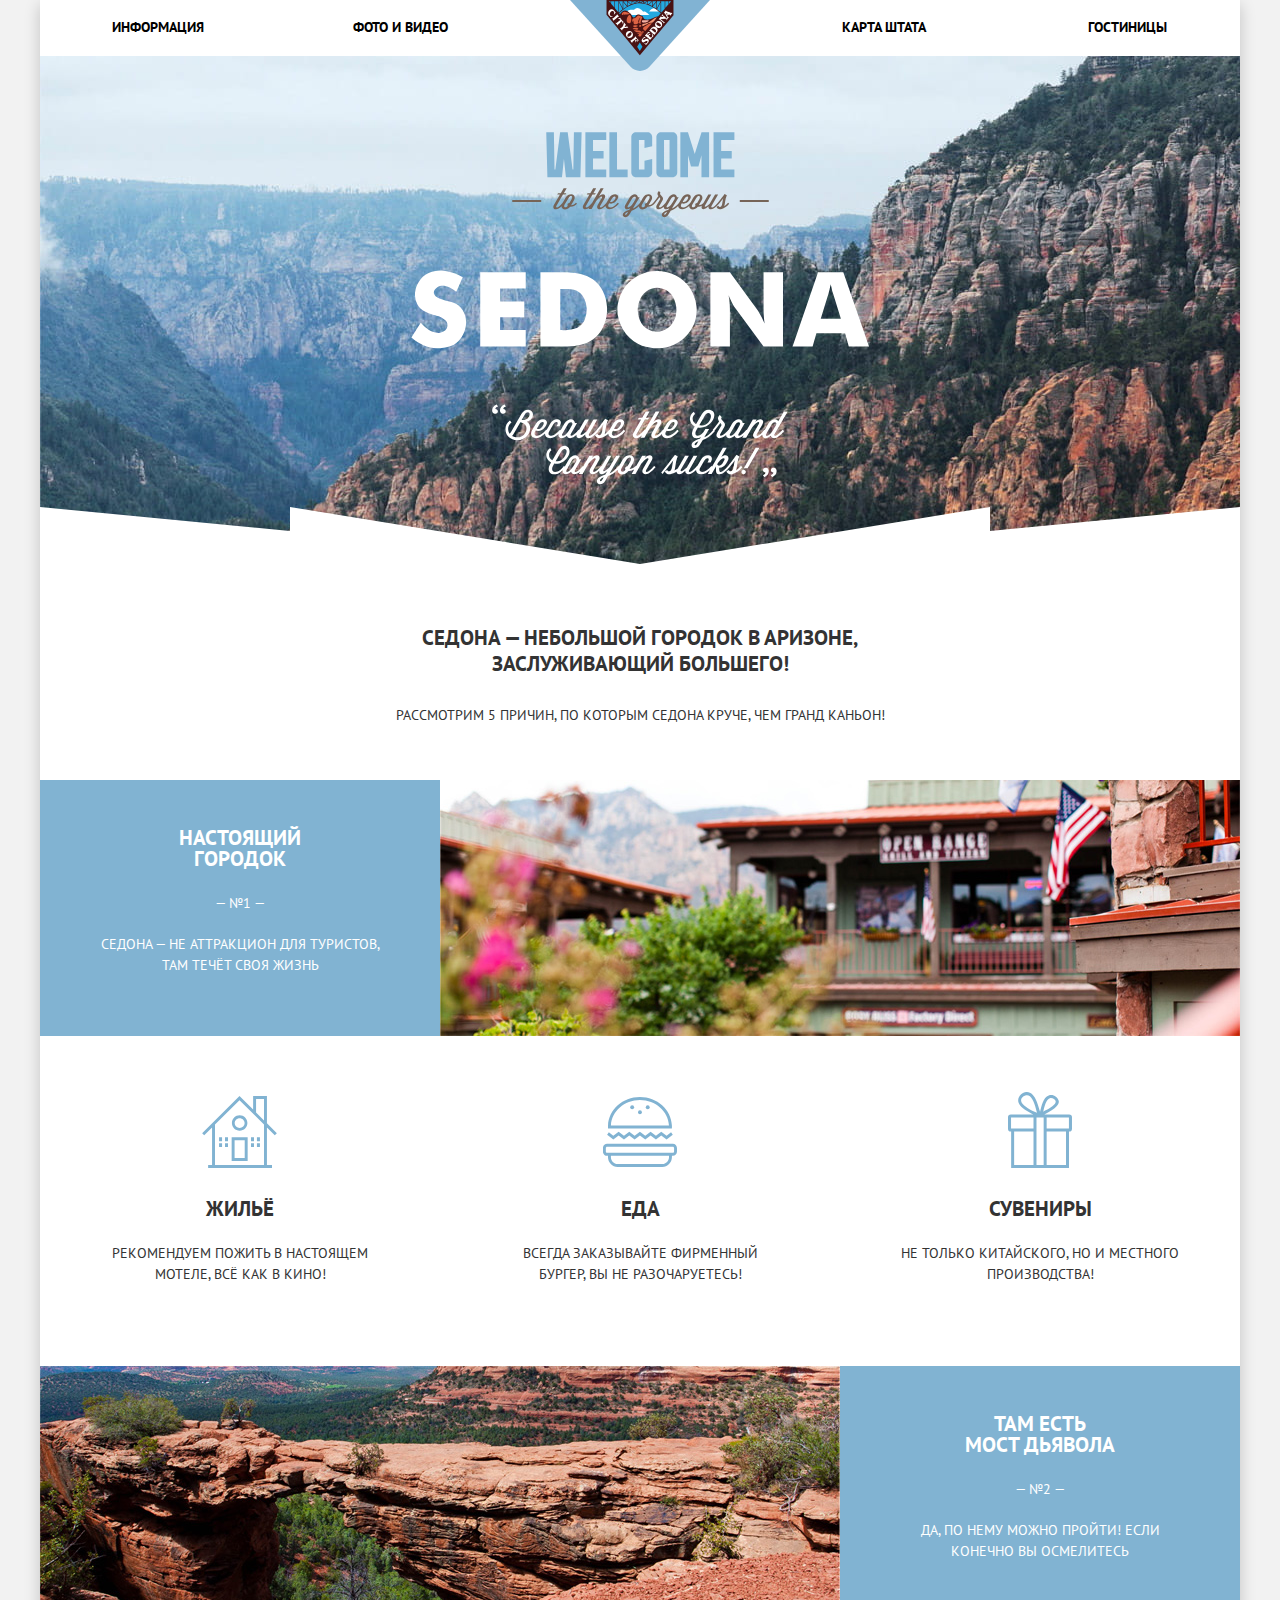
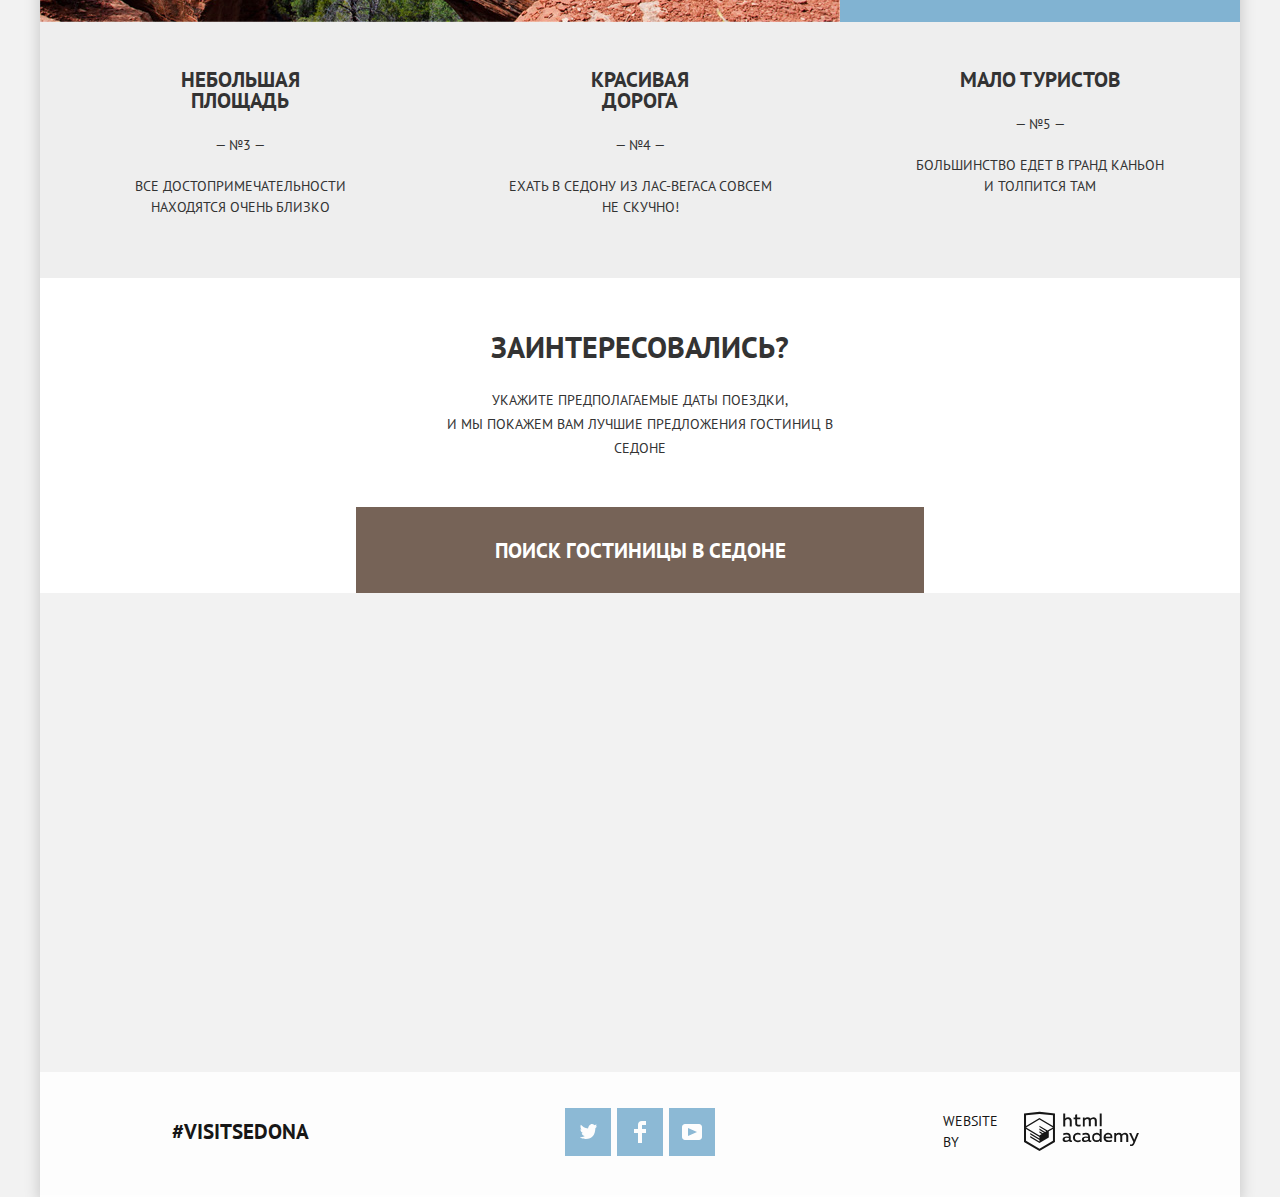
==== commit a0f27171: "Добавил JS-анимации + карту через iFrame" ====
--- a/index.html
+++ b/index.html
@@ -109,7 +109,10 @@
             <button class="button search-button" type="submit">Найти</button>
           </form>
         </section>
-        <img class="footer-map" src="img/map.jpg" width="1200" height="593" alt="Карта проезда к Седоне">
+        <div class="footer-map">
+          <span class="visually-hidden">Карта проезда к Седоне</span>
+          <iframe src="https://www.google.com/maps/embed?pb=!1m18!1m12!1m3!1d483116.8465355084!2d-111.7169194002669!3d35.03742824628332!2m3!1f0!2f0!3f0!3m2!1i1024!2i768!4f13.1!3m3!1m2!1s0x872da132f942b00d%3A0x5548c523fa6c8efd!2z0KHQtdC00L7QvdCwLCDQkNGA0LjQt9C-0L3QsCA4NjMzNiwg0KHQqNCQ!5e0!3m2!1sru!2skz!4v1544957166493" width="1200" height="593" frameborder="0" style="border:0" allowfullscreen></iframe>
+        </div>
       </main>
       <footer class="footer">
         <div class="footer-contacts">
@@ -144,5 +147,6 @@
         </div>
       </footer>
     </div>
+    <script src="js/script.js"></script>
   </body>
 </html>
--- a/css/style.css
+++ b/css/style.css
@@ -281,6 +281,39 @@
 .button:active {
   background-color: #5496bd;
 }
+@keyframes bounce {
+  0% {
+    transform: translate(-284px, 200px);
+  }
+  70% {
+    transform: translate(-284px. 100px);
+  }
+  90% {
+    transform: translate(-284px, 10px);
+  }
+  100% {
+    transform: translate(-284px, 0);
+  }
+}
+@keyframes shake {
+  0%,
+  100% {
+    transform: translateX(-284px);
+  }
+  10%,
+  30%,
+  50%,
+  70%,
+  90% {
+    transform: translateX(-274px);
+  }
+  20%,
+  40%,
+  60%,
+  80% {
+    transform: translateX(-294px);
+  }
+}
 .search-form {
   box-sizing: border-box;
   width: 568px;
@@ -296,6 +329,14 @@
   margin: 0;
   align-items: center;
   box-shadow: 0 7px 15px rgba(0, 1, 1, 0.15);
+  display: none;
+}
+.form-show {
+  display: block;
+  animation: bounce 0.6s;
+}
+.form-error {
+  animation: shake 0.6s;
 }
 .search-form label {
   color: #000000;
@@ -691,7 +732,6 @@
 .active-arrow svg {
   fill: #81b3d2;
 }
-
 .button-order {
   background-color: #766357;
   padding: 4px 17px 5px 17px;
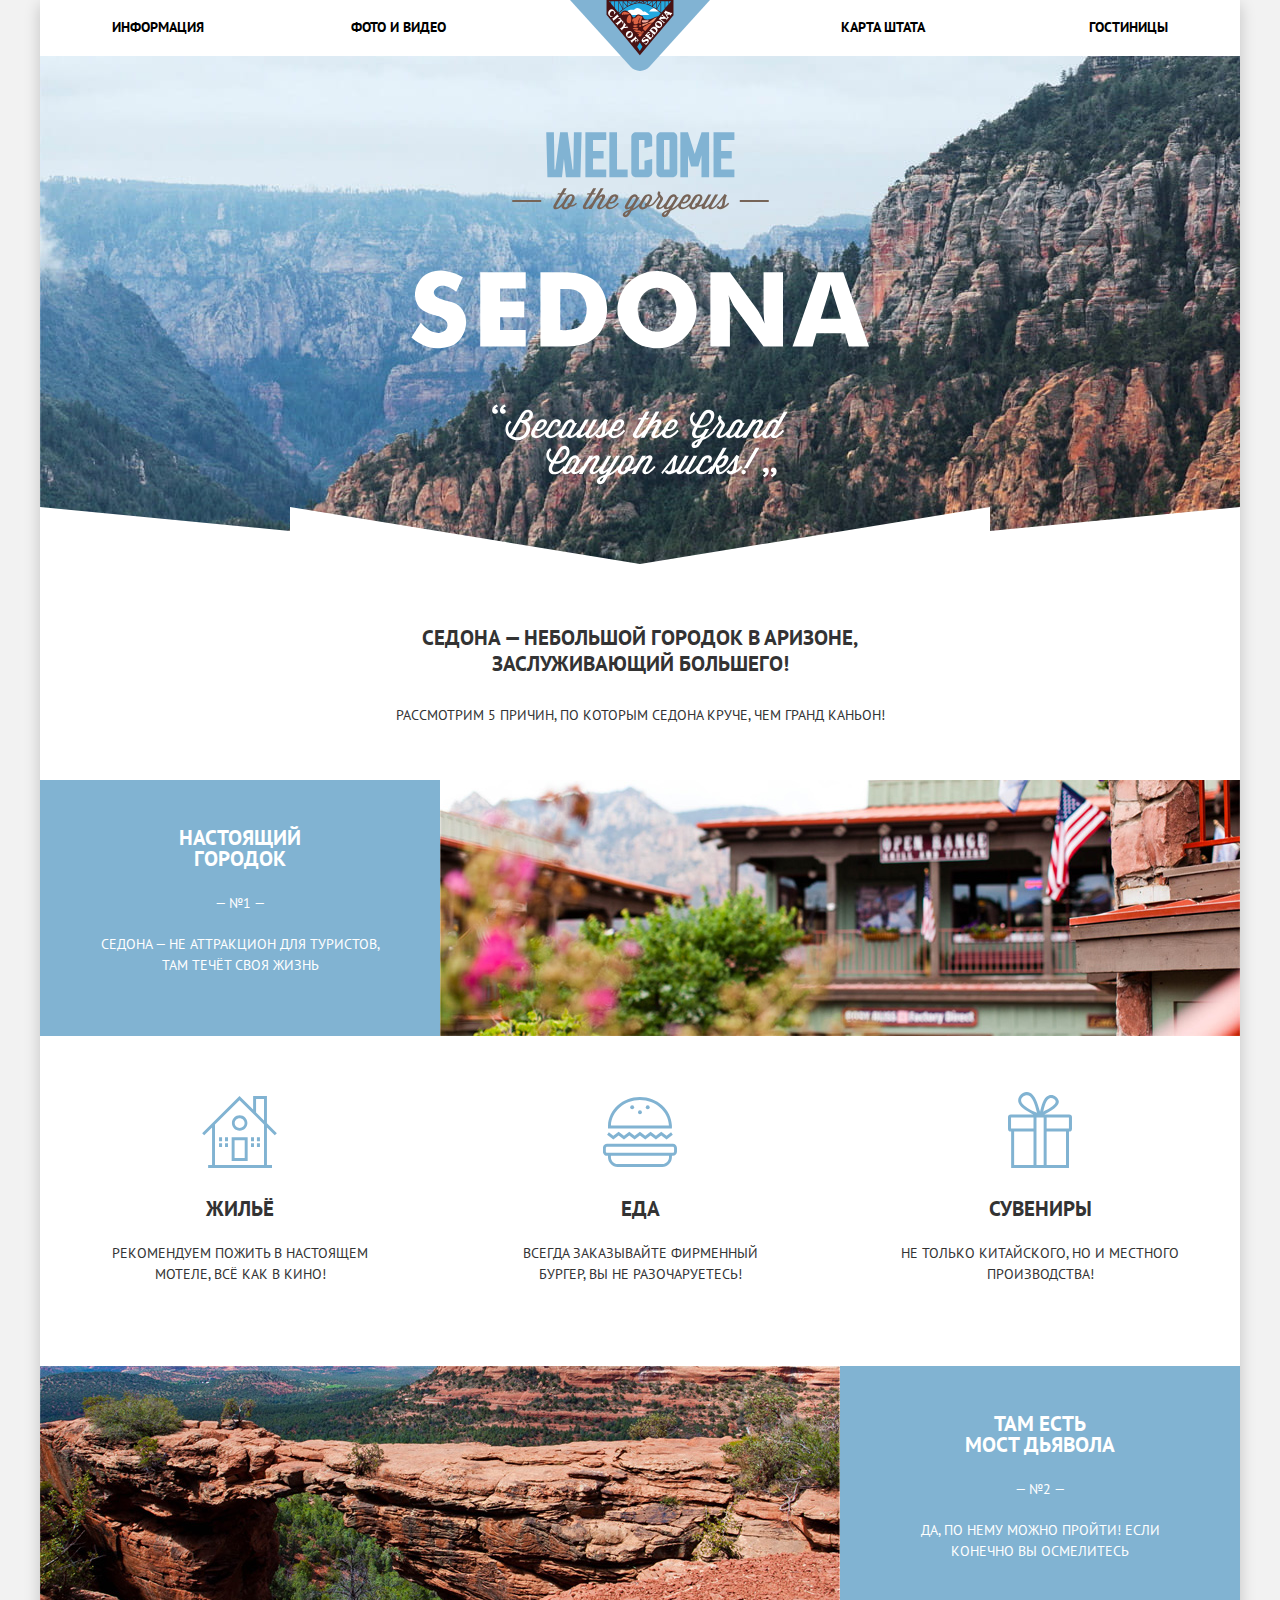
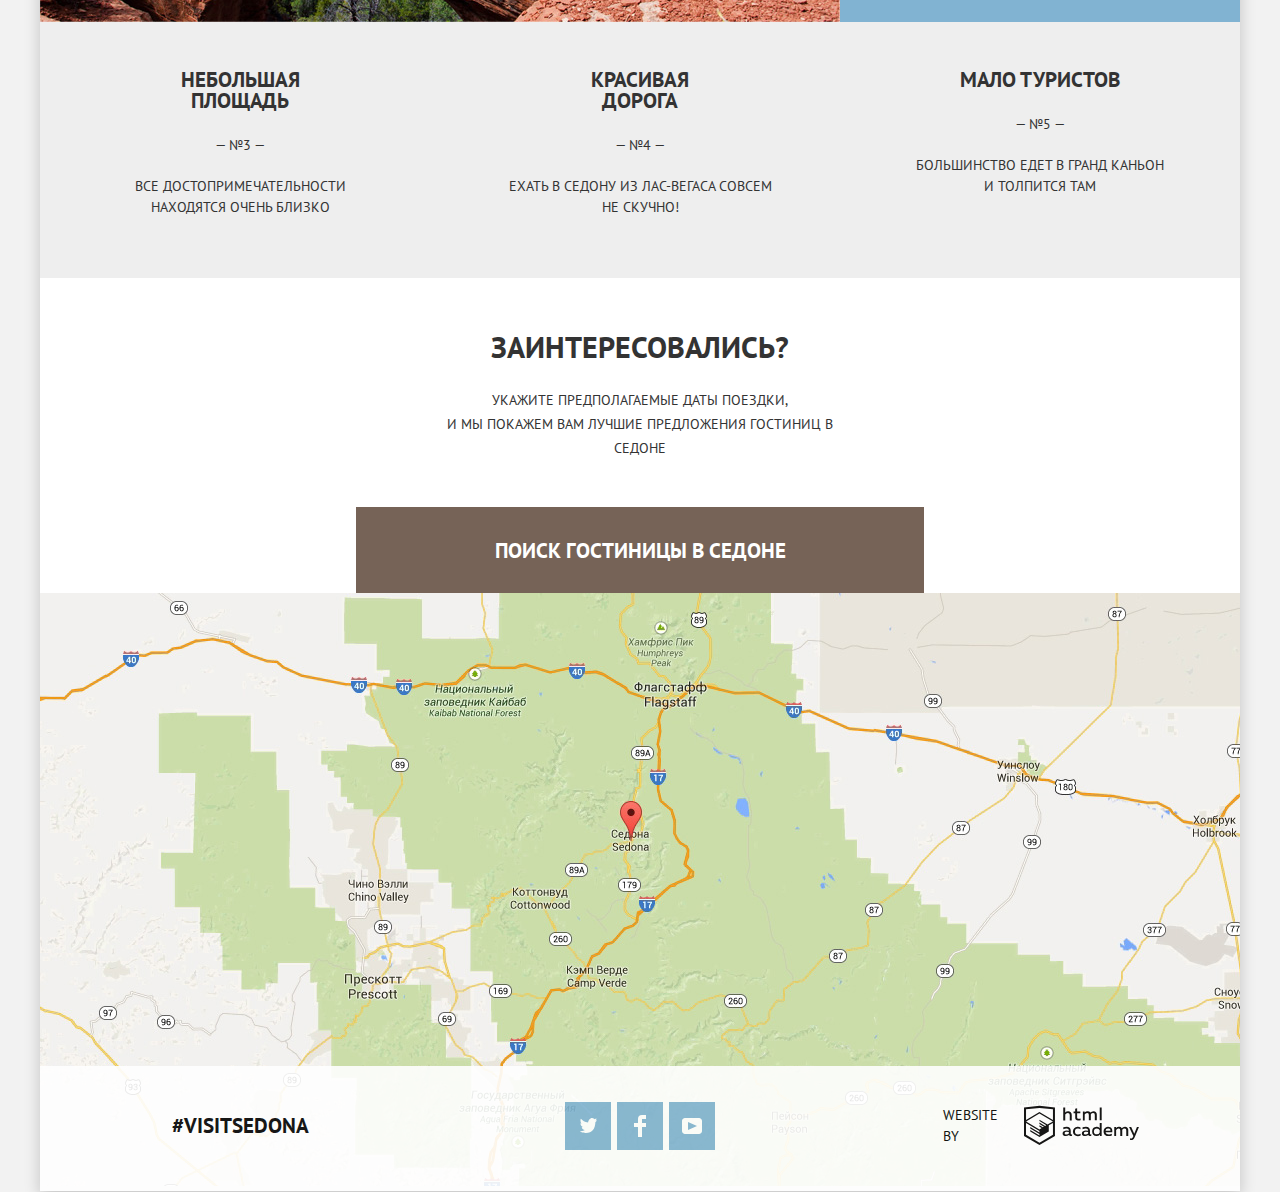
==== commit 85e541d8: "Правки по переполнению, disabled для чекбоксов и карта без js" ====
--- a/index.html
+++ b/index.html
@@ -5,18 +5,22 @@
     <title>HTML Academy: Седона</title>
     <link href="https://fonts.googleapis.com/css?family=PT+Sans:400,700&amp;subset=cyrillic" rel="stylesheet">
     <link href="css/normalize.css" rel="stylesheet">
-    <link href="css/style.css" rel="stylesheet">
+    <link href="css/style.min.css" rel="stylesheet">
   </head>
   <body>
     <div class="big-container">
       <header class="header">
         <nav class="header-nav">
-          <ul class="header-menu">
-            <li><a href="#">Информация</a></li>
-            <li><a href="#">Фото и видео</a></li>
-            <li><a href="#">Карта штата</a></li>
-            <li><a href="catalog.html">Гостиницы</a></li>
-          </ul>
+          <div class="header-menu">
+            <div class="menu-l-wrapper">
+              <a href="#">Информация</a>
+              <a href="#">Фото и видео</a>
+            </div>
+            <div class="menu-r-wrapper">
+              <a href="#">Карта штата</a>
+              <a href="catalog.html">Гостиницы</a>
+            </div>
+          </div>
           <a class="header-logo">
             <img src="img/logo-sedona.svg" width="140" height="72" alt="Логотип города Седона">
           </a>
@@ -80,7 +84,9 @@
         <section class="searching">
           <h2 class="searching-title">Заинтересовались?</h2>
           <p class="searching-description">Укажите предполагаемые даты поездки,<br> и мы покажем вам лучшие предложения гостиниц в седоне</p>
-          <button class="button show-form-button" type="button">Поиск гостиницы в седоне</button>
+          <a href="form.html">
+            <button class="button show-form-button" type="button">Поиск гостиницы в седоне</button>
+          </a>
           <form class="search-form" action="https://echo.htmlacademy.ru" method="post">
             <div class="arrival-wrapper">
               <label class="arrival-label" for="arrival-date">дата заезда:</label>
@@ -111,7 +117,7 @@
         </section>
         <div class="footer-map">
           <span class="visually-hidden">Карта проезда к Седоне</span>
-          <iframe src="https://www.google.com/maps/embed?pb=!1m18!1m12!1m3!1d483116.8465355084!2d-111.7169194002669!3d35.03742824628332!2m3!1f0!2f0!3f0!3m2!1i1024!2i768!4f13.1!3m3!1m2!1s0x872da132f942b00d%3A0x5548c523fa6c8efd!2z0KHQtdC00L7QvdCwLCDQkNGA0LjQt9C-0L3QsCA4NjMzNiwg0KHQqNCQ!5e0!3m2!1sru!2skz!4v1544957166493" width="1200" height="593" frameborder="0" style="border:0" allowfullscreen></iframe>
+          <iframe src="https://www.google.com/maps/embed?pb=!1m18!1m12!1m3!1d483116.8465355084!2d-111.7169194002669!3d35.03742824628332!2m3!1f0!2f0!3f0!3m2!1i1024!2i768!4f13.1!3m3!1m2!1s0x872da132f942b00d%3A0x5548c523fa6c8efd!2z0KHQtdC00L7QvdCwLCDQkNGA0LjQt9C-0L3QsCA4NjMzNiwg0KHQqNCQ!5e0!3m2!1sru!2skz!4v1544957166493" width="1200" height="593" allowfullscreen></iframe>
         </div>
       </main>
       <footer class="footer">
@@ -147,6 +153,6 @@
         </div>
       </footer>
     </div>
-    <script src="js/script.js"></script>
+    <script src="js/script.min.js"></script>
   </body>
 </html>
--- a/css/style.min.css
+++ b/css/style.min.css
@@ -0,0 +1 @@
+@-webkit-keyframes bounce{0%{-webkit-transform:translate(-284px,200px);transform:translate(-284px,200px)}70%{-webkit-transform:translate(-284px,100px);transform:translate(-284px,100px)}90%{-webkit-transform:translate(-284px,10px);transform:translate(-284px,10px)}to{-webkit-transform:translate(-284px,0);transform:translate(-284px,0)}}@keyframes bounce{0%{-webkit-transform:translate(-284px,200px);transform:translate(-284px,200px)}70%{-webkit-transform:translate(-284px. 100px);transform:translate(-284px. 100px)}90%{-webkit-transform:translate(-284px,10px);transform:translate(-284px,10px)}to{-webkit-transform:translate(-284px,0);transform:translate(-284px,0)}}@-webkit-keyframes shake{0%,to{-webkit-transform:translateX(-284px);transform:translateX(-284px)}10%,30%,50%,70%,90%{-webkit-transform:translateX(-274px);transform:translateX(-274px)}20%,40%,60%,80%{-webkit-transform:translateX(-294px);transform:translateX(-294px)}}@keyframes shake{0%,to{-webkit-transform:translateX(-284px);transform:translateX(-284px)}10%,30%,50%,70%,90%{-webkit-transform:translateX(-274px);transform:translateX(-274px)}20%,40%,60%,80%{-webkit-transform:translateX(-294px);transform:translateX(-294px)}}body{margin:0;font-family:"PT Sans",Arial,sans-serif;font-size:14px;line-height:21px;font-weight:400;color:#333;text-transform:uppercase;background-color:#f2f2f2}a{text-decoration:none}img{max-width:100%;height:auto}.visually-hidden{position:absolute;width:1px;height:1px;margin:-1px;border:0;padding:0;clip:rect(0 0 0 0);overflow:hidden}.text-hiding{border:0;font:0/0 a;text-shadow:none;color:transparent}.big-container{width:1200px;margin:0 auto;-webkit-box-shadow:0 5px 15px rgba(0,1,1,.2);box-shadow:0 5px 15px rgba(0,1,1,.2)}.header-nav{font-size:14px;line-height:26px;color:#000;background-color:#fff;position:relative}.catalog-list,.contacts-social,.search-sructure{list-style:none}.header-menu,.menu-l-wrapper,.menu-r-wrapper{display:-webkit-box;display:-ms-flexbox;display:flex}.header-menu{padding:0;margin:0;-webkit-box-pack:justify;-ms-flex-pack:justify;justify-content:space-between;text-align:center}.header-menu a{color:#000;font-weight:700}.header-menu a:hover{color:#81b3d2}.header-menu a:active{opacity:.3}.header-menu .header-active{color:#766357}.menu-l-wrapper,.menu-r-wrapper{-ms-flex-wrap:wrap;flex-wrap:wrap;width:530px}.menu-l-wrapper a,.menu-r-wrapper a{display:block;padding:14px 72px 16px}.menu-r-wrapper:last-child{-webkit-box-pack:end;-ms-flex-pack:end;justify-content:flex-end}.menu-l-wrapper a:last-child{margin-left:3px}.menu-r-wrapper a:first-child{margin-right:20px}.header-logo{position:absolute;top:0;left:50%;margin-left:-70px;z-index:10}.advantages,.searching{text-align:center;background-color:#fff}.first-screen{background:url(../img/intro-mask.svg) no-repeat bottom center,#7293b6 url(../img/background-1.jpg) no-repeat top center}.first-screen img{display:block;margin:0 auto;padding-top:76px;padding-bottom:79px}.advantages-title{font-size:21px;line-height:26px;margin:0 auto;padding:61px 370px 28px}.advantage-common .advantages-title{padding:47px 120px 24px;line-height:21px}.advantages-num{margin:0}.advantages-desc{margin:0;padding:20px 48px 60px}.introduction{margin:0;padding-bottom:54px}.advantages-item,.feature-list{display:-webkit-box;display:-ms-flexbox;display:flex}.advantages-item{color:#fff;background-color:#81b3d2;width:1200px}.feature-list{padding:0;margin:0;-ms-flex-wrap:wrap;flex-wrap:wrap}.advantage-common,.feature-list-item{width:400px}.feature-list-item .feature-title{width:300px;margin:162px auto 0;padding-bottom:24px;position:relative}.feature-food::before,.feature-home::before,.feature-presents::before{content:"";position:absolute;left:50%;margin-left:-38px;bottom:75px;width:75px;height:72px;background-image:url(../img/icon-1.svg);background-repeat:no-repeat;background-position:0 0}.feature-food::before,.feature-presents::before{margin-left:-37px;bottom:74px;background-image:url(../img/icon-3.svg)}.feature-presents::before{margin-left:-32px;bottom:75px;width:64px;height:76px;background-image:url(../img/icon-2.svg)}.feature-list-item .feature-desc{width:285px;margin:0 auto;padding-bottom:81px}.first-advantage .advantage-picture{background:url(../img/bg-adv-1.jpg) no-repeat top right}.second-advantage .advantage-picture{background:url(../img/bg-adv-2.jpg) no-repeat top left}.advantage-picture{width:800px}.last-features{display:-webkit-box;display:-ms-flexbox;display:flex;padding:0;margin:0;-ms-flex-wrap:wrap;flex-wrap:wrap}.last-features .feature-item{width:400px}.feature-item .feature-title{margin:0;padding:47px 120px 24px;line-height:21px}.feature-item .feature-num{margin:0}.feature-item .feature-desc{margin:0;padding:20px 65px 60px}.feature-item:last-child .feature-desc{padding:20px 71px 60px}.searching{position:relative}.searching-title{font-size:30px;line-height:24px;padding-top:57px;margin:0}.searching-description{width:440px;margin:0 auto;padding-top:29px;padding-bottom:47px;line-height:24px}.last-features{background-color:#eee}.button{font:inherit;font-weight:700;text-align:center;color:#fff;vertical-align:middle;text-transform:uppercase;background-color:#81b3d2;border:0}.show-form-button{background-color:#766357;width:568px;font-size:21px;line-height:26px;padding-top:31px;padding-bottom:29px}.searching .show-form-button:hover{background-color:#604e43}.searching .show-form-button:active{background-color:#503e33;color:#928a85}.button:hover{background-color:#669ec0}.button:active{background-color:#5496bd}.search-form{-webkit-box-sizing:border-box;box-sizing:border-box;width:568px;padding:55px;position:absolute;top:100%;left:50%;-webkit-transform:translate(-50%,0);-ms-transform:translate(-50%,0);transform:translate(-50%,0);z-index:2;background-color:#fff;display:-webkit-box;display:-ms-flexbox;display:flex;-webkit-box-orient:vertical;-webkit-box-direction:normal;-ms-flex-direction:column;flex-direction:column;margin:0;-webkit-box-align:center;-ms-flex-align:center;align-items:center;-webkit-box-shadow:0 7px 15px rgba(0,1,1,.15);box-shadow:0 7px 15px rgba(0,1,1,.15);display:none}.form-show{display:block;-webkit-animation:bounce .6s;animation:bounce .6s}.form-error{-webkit-animation:shake .6s;animation:shake .6s}.search-form label{color:#000}.search-button{font-size:21px;-webkit-box-sizing:border-box;box-sizing:border-box;width:458px;padding:17px 0 20px;margin-top:54px}.search-form .search-button:active{color:#88b6d1;background-color:#5496bd}.arrival-wrapper{margin-bottom:29px}.arrival-label{font-weight:700}.arrival-wrapper input{-webkit-box-sizing:border-box;box-sizing:border-box;width:346px;padding:11px 50px 11px 14px;margin-left:14px;border:0;background-color:#f2f2f2;font-weight:700;text-transform:uppercase;position:relative}.arrival-wrapper input:hover{background-color:#ebebeb}.arrival-wrapper input:focus{background-color:#fff;border:2px solid #e5e5e5;padding:9px 50px 9px 12px}.arrival-wrapper svg{position:absolute;top:63px;left:483px;fill:#a9a9a9}.arrival-wrapper svg:hover{fill:#000}.arrival-wrapper svg:active{fill:#81b3d2}.arrival-wrapper:nth-child(2){position:relative}.arrival-wrapper:nth-child(2) svg{top:8px;left:428px}.quantity-wrapper{width:458px;display:-webkit-box;display:-ms-flexbox;display:flex;-webkit-box-pack:justify;-ms-flex-pack:justify;justify-content:space-between}.quantity-wrapper input{-webkit-box-sizing:border-box;box-sizing:border-box;width:38px;padding:11px 0;border:0;background-color:#f2f2f2;font-weight:700;text-align:center;height:38px}.quantity-wrapper input:hover{background-color:#ebebeb}.quantity-wrapper input:focus{background-color:#fff;border:2px solid #e5e5e5;padding:9px 0}.quantity-a-wrapper{display:-webkit-box;display:-ms-flexbox;display:flex;-webkit-box-align:center;-ms-flex-align:center;align-items:center}.quantity-a-wrapper .arrival-label{width:112px;text-align:left}.quantity-c-wrapper .arrival-label{width:65px;text-align:left}.minus-button,.plus-button{background-color:#f2f2f2;width:38px;height:38px;padding:0;position:relative}.minus-button::before,.plus-button::after,.plus-button::before{content:"";position:absolute;top:50%;left:50%;margin-left:-6px;margin-top:-1px;width:12px;height:3px;background-color:#a9a9a9}.minus-button:hover,.plus-button:hover{background-color:#f2f2f2}.minus-button:hover::before{background-color:#000}.minus-button:active::before{background-color:#81b3d2}.plus-button::after,.plus-button::before{width:11px}.plus-button::after{margin-left:-2px;margin-top:-5px;width:3px;height:11px}.plus-button:hover::after,.plus-button:hover::before{background-color:#000}.plus-button:active::after,.plus-button:active::before{background-color:#81b3d2}.quantity-c-wrapper{display:-webkit-box;display:-ms-flexbox;display:flex;-webkit-box-align:center;-ms-flex-align:center;align-items:center}.search-filter{background:#7293b6 url(../img/background-2.jpg) no-repeat center center;padding:27px 74px 16px 72px}.filter-form{margin:0;-webkit-box-pack:justify;-ms-flex-pack:justify;justify-content:space-between}.fieldset-wrapper,.filter-form{display:-webkit-box;display:-ms-flexbox;display:flex}.form-fields{border:0;color:#fff;margin:0;padding:0;width:150px}.form-fields:first-child{margin-right:105px}.form-fields legend{font-size:16px;font-weight:700;line-height:21px;margin-bottom:25px}.search-sructure{padding:0;margin:0}.search-sructure li{margin-bottom:25px;padding-left:40px}.search-sructure li:last-child{margin-bottom:15px}.search-sructure label{position:relative;display:block;cursor:pointer;-webkit-user-select:none;-moz-user-select:none;-ms-user-select:none;user-select:none}.filter-input-checkbox+label::before{content:"";position:absolute;width:27px;height:23px;background:url(../img/checkbox-off.svg) no-repeat center center;left:-41px;top:0}.filter-input-checkbox:disabled+label::before{content:"";position:absolute;width:27px;height:23px;background:url(../img/checkbox-off-off.svg) no-repeat center center;left:-41px;top:0}.filter-input-checkbox:checked+label::before{content:"";position:absolute;width:27px;height:23px;background:url(../img/checkbox-on.svg) no-repeat center center;left:-39px;top:0}.filter-input-checkbox:checked:disabled+label::before{content:"";position:absolute;width:27px;height:23px;background:url(../img/checkbox-on-off.svg) no-repeat center center;left:-39px;top:0}.search-cost .cost-field{width:315px;margin-right:0}.cost-field legend{margin-bottom:11px}.price-controls{height:31px;margin-bottom:20px;font-size:0;border:2px solid #fff;border-radius:2px;position:relative}.price-controls::after{content:"";position:absolute;top:50%;left:50%;-webkit-transform:translate(-50%,-50%);-ms-transform:translate(-50%,-50%);transform:translate(-50%,-50%);width:2px;height:22px;background:#fff}.price-controls label{display:inline-block;font-size:14px;line-height:28px;vertical-align:middle;cursor:pointer}.price-controls .min-price{width:90px;padding-left:65px}.price-controls .max-price{width:90px;padding-left:55px}.price-controls input{width:50px;margin:0;color:inherit;font:inherit;background:0 0;border:0}.range-controls{position:relative;margin-bottom:32px}.range-controls .scale{height:2px;background:rgba(255,255,255,.3)}.range-controls .bar{width:80%;height:2px;background:#fff}.range-toggle{position:absolute;top:-9px;width:4px;height:4px;background:#ababab;border:8px solid #fff;border-radius:50%;-webkit-box-shadow:0 2px 1px 0 rgba(0,1,1,.2);box-shadow:0 2px 1px 0 rgba(0,1,1,.2);cursor:pointer}.range-toggle:hover{background:#1c4f80}.range-toggle-min{left:0}.range-toggle-max{left:80%}.btn-transparent{display:block;margin:0 auto;padding:5px 35px;font-weight:400;background:0 0;border:2px solid #fff;border-radius:2px;cursor:pointer}.btn-transparent:hover{color:#000;background:#fff}.sorting{background-color:#fff}.sorting-head,.sorting-types{display:-webkit-box;display:-ms-flexbox;display:flex;padding:0;-webkit-box-align:center;-ms-flex-align:center;align-items:center}.sorting-head{border-bottom:1px solid #e5e5e5;min-height:86px;margin:0}.sorting-types{font-size:12px;color:#000;margin:0 0 0 14px}.sorting-title{width:150px;margin-left:72px;font-size:21px}.sorting-arrows,.sorting-names{display:-webkit-box;display:-ms-flexbox;display:flex}.sorting-names{-ms-flex-wrap:wrap;flex-wrap:wrap;width:650px;margin-left:40px}.sorting-names a{margin-right:32px;color:#cacaca;border-bottom:1px dotted}.sorting-names a:hover{color:#81b3d2}.sorting-names a:active{color:#000}.sorting-names .sorting-active{color:#81b3d2;border:0}.sorting-arrows{margin-left:92px}.sorting-arrow-up{margin-right:12px}.sorting-arrows svg{fill:#cacaca}.sorting-arrows svg:hover{fill:#231f20}.active-arrow svg,.footer-logo svg:hover,.sorting-arrows svg:active{fill:#81b3d2}.button-order{background-color:#766357;padding:4px 17px 5px}.button-details{padding:4px 17px 5px;margin-right:2px}.button-details:hover{background-color:#669ec0}.button-details:active{background-color:#5496bd;color:#87b6d1}.button-order:hover{background-color:#604e43}.button-order:active{background-color:#503e33;color:#847870}.catalog-list{background-color:#fefefe;margin:0;-webkit-box-orient:vertical;-webkit-box-direction:normal;-ms-flex-direction:column;flex-direction:column}.catalog-item,.catalog-left-wrapper,.catalog-list{display:-webkit-box;display:-ms-flexbox;display:flex;padding:0}.catalog-item{-webkit-box-pack:justify;-ms-flex-pack:justify;justify-content:space-between;border-bottom:1px solid #e5e5e5;margin:0}.catalog-left-wrapper{margin:30px 0 24px 72px}.catalog-title{font-size:21px;font-weight:700;color:#000;margin-top:-3px}.type-cost-column{display:-webkit-box;display:-ms-flexbox;display:flex}.catalog-type{width:115px}.naming-column{display:-webkit-box;display:-ms-flexbox;display:flex;padding:0;-webkit-box-orient:vertical;-webkit-box-direction:normal;-ms-flex-direction:column;flex-direction:column;-webkit-box-pack:justify;-ms-flex-pack:justify;justify-content:space-between;margin:0 0 9px;width:700px}.details-button-column{-webkit-box-sizing:border-box;box-sizing:border-box;margin-top:7px}.rating-column{margin-right:73px;display:-webkit-box;display:-ms-flexbox;display:flex;-webkit-box-orient:vertical;-webkit-box-direction:normal;-ms-flex-direction:column;flex-direction:column;-webkit-box-pack:center;-ms-flex-pack:center;justify-content:center;width:110px}.catalog-title:hover{color:#81b3d2}.catalog-title:active{color:#b2b2b2}.rating-star{-ms-flex-item-align:end;align-self:flex-end;width:89px;background:url(../img/star.svg) space center right;margin-top:5px}.rating-star-three{width:63px}.rating-star-two{width:40px}.rating-number{color:#666;background-color:#f2f2f2;margin-top:47px;margin-bottom:6px;text-align:center;padding:4px 10px 3px 13px}.catalog-image{margin-right:30px}.footer-map{display:block;margin:0 auto;background:#7293b6 url(../img/map.jpg) no-repeat center center;width:1200px;height:593px}.footer-map iframe{border:0}.footer{background-color:#fff;margin-top:-120px;opacity:.9}.catalog-footer{margin-top:0}.footer-contacts{display:-webkit-box;display:-ms-flexbox;display:flex;padding:0;margin:0;-webkit-box-pack:justify;-ms-flex-pack:justify;justify-content:space-between}.contacts-hashtag{padding:49px 256px 55px 132px;color:#000}.contacts-social,.footer-logo{display:-webkit-box;display:-ms-flexbox;display:flex;margin:0;-webkit-box-align:center;-ms-flex-align:center;align-items:center;padding:0 12px 5px 0}.footer-logo{padding:0 101px 0 210px}.footer-logo-desc{padding-right:8px;padding-bottom:5px;color:#000}.footer-logo svg{fill:#000}.footer-logo svg:active{fill:#bdbbbc}.contacts-hashtag{font-size:21px;font-weight:700}.social-button{display:-webkit-box;display:-ms-flexbox;display:flex;-webkit-box-align:center;-ms-flex-align:center;align-items:center;-webkit-box-pack:center;-ms-flex-pack:center;justify-content:center;width:46px;height:48px;background-color:#81b3d2;margin-right:6px}.social-button svg{fill:#fff}.social-button:hover{background-color:#669ec0}.social-button:active{background-color:#5496bd}.social-button svg:active{fill:#87b6d1}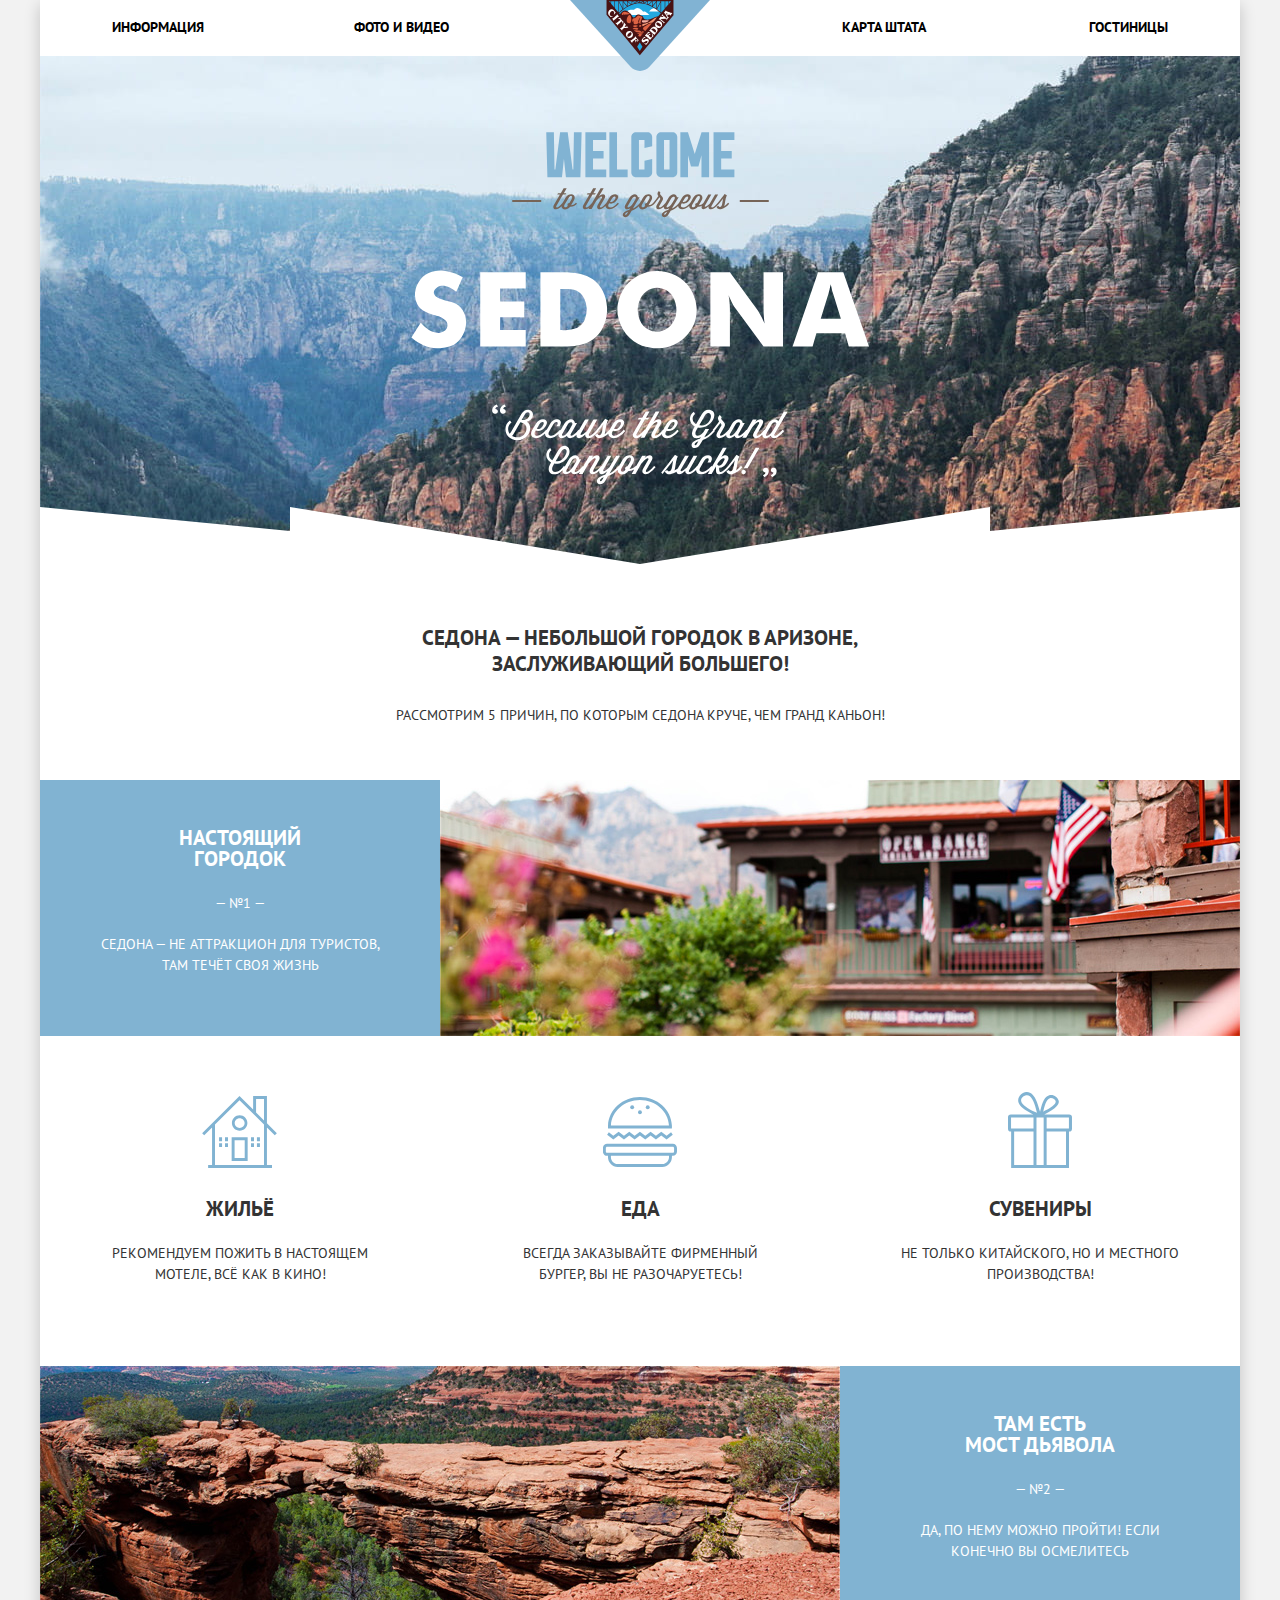
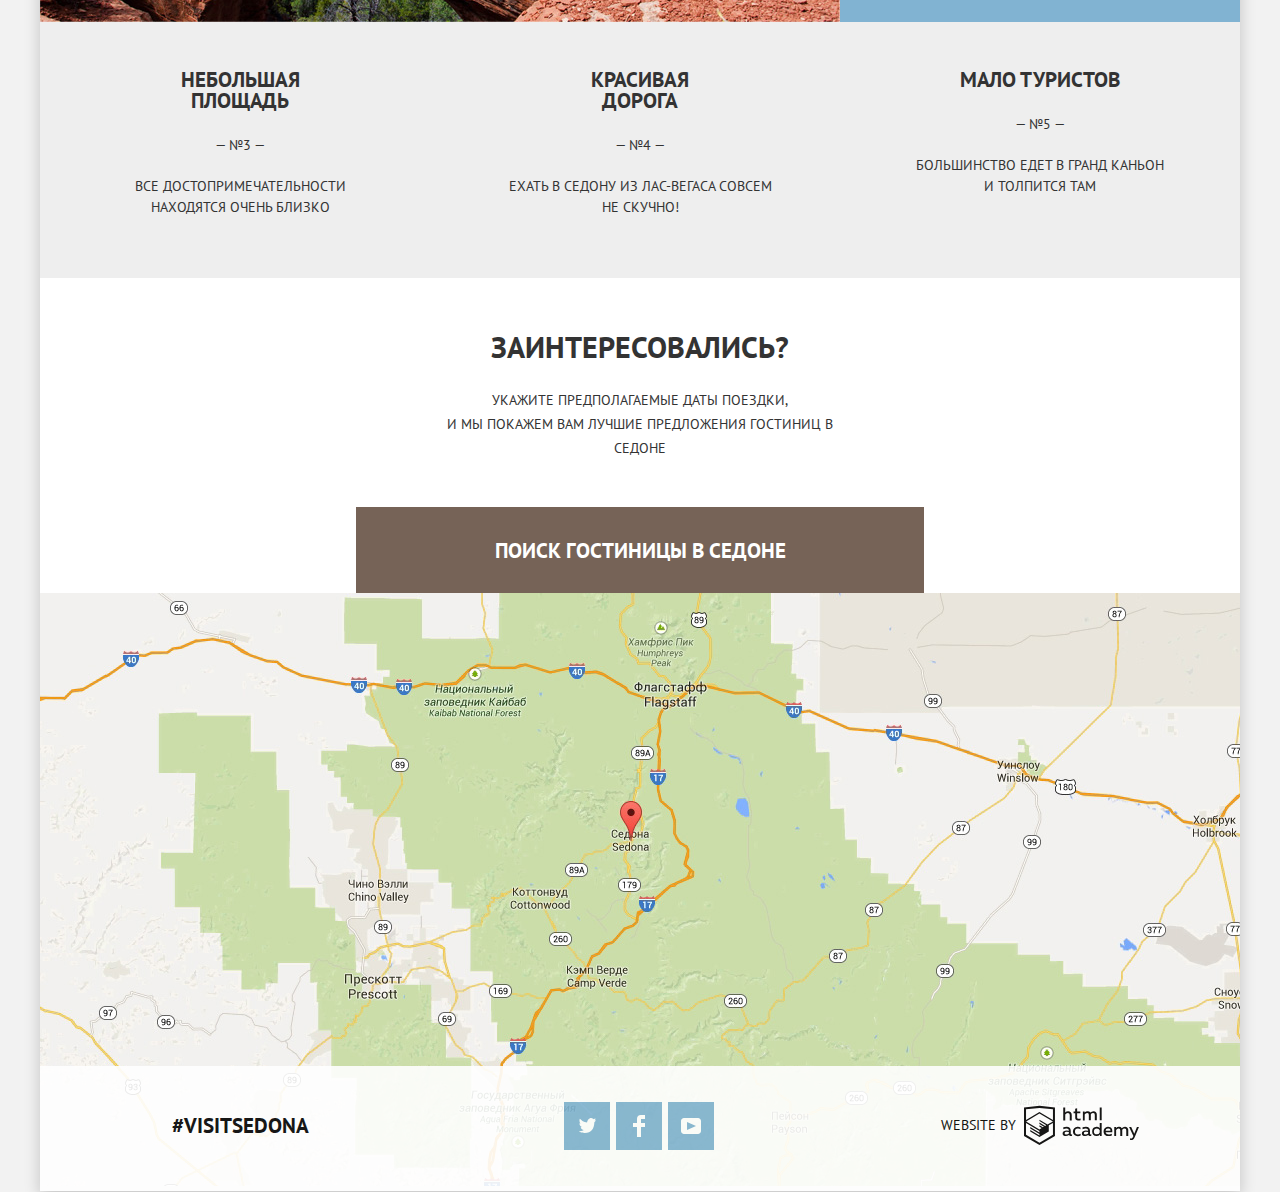
==== commit 383c5243: "Правки по критериям" ====
--- a/index.html
+++ b/index.html
@@ -84,10 +84,8 @@
         <section class="searching">
           <h2 class="searching-title">Заинтересовались?</h2>
           <p class="searching-description">Укажите предполагаемые даты поездки,<br> и мы покажем вам лучшие предложения гостиниц в седоне</p>
-          <a href="form.html">
-            <button class="button show-form-button" type="button">Поиск гостиницы в седоне</button>
-          </a>
-          <form class="search-form" action="https://echo.htmlacademy.ru" method="post">
+          <button class="button show-form-button" type="button">Поиск гостиницы в седоне</button>
+          <form class="search-form form-show" action="https://echo.htmlacademy.ru" method="post">
             <div class="arrival-wrapper">
               <label class="arrival-label" for="arrival-date">дата заезда:</label>
               <input type="text" id="arrival-date" name="arrival-date" value="24 апреля 2017" placeholder="ДД месяц ГГГГ">
--- a/css/style.min.css
+++ b/css/style.min.css
@@ -1 +1 @@
-@-webkit-keyframes bounce{0%{-webkit-transform:translate(-284px,200px);transform:translate(-284px,200px)}70%{-webkit-transform:translate(-284px,100px);transform:translate(-284px,100px)}90%{-webkit-transform:translate(-284px,10px);transform:translate(-284px,10px)}to{-webkit-transform:translate(-284px,0);transform:translate(-284px,0)}}@keyframes bounce{0%{-webkit-transform:translate(-284px,200px);transform:translate(-284px,200px)}70%{-webkit-transform:translate(-284px. 100px);transform:translate(-284px. 100px)}90%{-webkit-transform:translate(-284px,10px);transform:translate(-284px,10px)}to{-webkit-transform:translate(-284px,0);transform:translate(-284px,0)}}@-webkit-keyframes shake{0%,to{-webkit-transform:translateX(-284px);transform:translateX(-284px)}10%,30%,50%,70%,90%{-webkit-transform:translateX(-274px);transform:translateX(-274px)}20%,40%,60%,80%{-webkit-transform:translateX(-294px);transform:translateX(-294px)}}@keyframes shake{0%,to{-webkit-transform:translateX(-284px);transform:translateX(-284px)}10%,30%,50%,70%,90%{-webkit-transform:translateX(-274px);transform:translateX(-274px)}20%,40%,60%,80%{-webkit-transform:translateX(-294px);transform:translateX(-294px)}}body{margin:0;font-family:"PT Sans",Arial,sans-serif;font-size:14px;line-height:21px;font-weight:400;color:#333;text-transform:uppercase;background-color:#f2f2f2}a{text-decoration:none}img{max-width:100%;height:auto}.visually-hidden{position:absolute;width:1px;height:1px;margin:-1px;border:0;padding:0;clip:rect(0 0 0 0);overflow:hidden}.text-hiding{border:0;font:0/0 a;text-shadow:none;color:transparent}.big-container{width:1200px;margin:0 auto;-webkit-box-shadow:0 5px 15px rgba(0,1,1,.2);box-shadow:0 5px 15px rgba(0,1,1,.2)}.header-nav{font-size:14px;line-height:26px;color:#000;background-color:#fff;position:relative}.catalog-list,.contacts-social,.search-sructure{list-style:none}.header-menu,.menu-l-wrapper,.menu-r-wrapper{display:-webkit-box;display:-ms-flexbox;display:flex}.header-menu{padding:0;margin:0;-webkit-box-pack:justify;-ms-flex-pack:justify;justify-content:space-between;text-align:center}.header-menu a{color:#000;font-weight:700}.header-menu a:hover{color:#81b3d2}.header-menu a:active{opacity:.3}.header-menu .header-active{color:#766357}.menu-l-wrapper,.menu-r-wrapper{-ms-flex-wrap:wrap;flex-wrap:wrap;width:530px}.menu-l-wrapper a,.menu-r-wrapper a{display:block;padding:14px 72px 16px}.menu-r-wrapper:last-child{-webkit-box-pack:end;-ms-flex-pack:end;justify-content:flex-end}.menu-l-wrapper a:last-child{margin-left:3px}.menu-r-wrapper a:first-child{margin-right:20px}.header-logo{position:absolute;top:0;left:50%;margin-left:-70px;z-index:10}.advantages,.searching{text-align:center;background-color:#fff}.first-screen{background:url(../img/intro-mask.svg) no-repeat bottom center,#7293b6 url(../img/background-1.jpg) no-repeat top center}.first-screen img{display:block;margin:0 auto;padding-top:76px;padding-bottom:79px}.advantages-title{font-size:21px;line-height:26px;margin:0 auto;padding:61px 370px 28px}.advantage-common .advantages-title{padding:47px 120px 24px;line-height:21px}.advantages-num{margin:0}.advantages-desc{margin:0;padding:20px 48px 60px}.introduction{margin:0;padding-bottom:54px}.advantages-item,.feature-list{display:-webkit-box;display:-ms-flexbox;display:flex}.advantages-item{color:#fff;background-color:#81b3d2;width:1200px}.feature-list{padding:0;margin:0;-ms-flex-wrap:wrap;flex-wrap:wrap}.advantage-common,.feature-list-item{width:400px}.feature-list-item .feature-title{width:300px;margin:162px auto 0;padding-bottom:24px;position:relative}.feature-food::before,.feature-home::before,.feature-presents::before{content:"";position:absolute;left:50%;margin-left:-38px;bottom:75px;width:75px;height:72px;background-image:url(../img/icon-1.svg);background-repeat:no-repeat;background-position:0 0}.feature-food::before,.feature-presents::before{margin-left:-37px;bottom:74px;background-image:url(../img/icon-3.svg)}.feature-presents::before{margin-left:-32px;bottom:75px;width:64px;height:76px;background-image:url(../img/icon-2.svg)}.feature-list-item .feature-desc{width:285px;margin:0 auto;padding-bottom:81px}.first-advantage .advantage-picture{background:url(../img/bg-adv-1.jpg) no-repeat top right}.second-advantage .advantage-picture{background:url(../img/bg-adv-2.jpg) no-repeat top left}.advantage-picture{width:800px}.last-features{display:-webkit-box;display:-ms-flexbox;display:flex;padding:0;margin:0;-ms-flex-wrap:wrap;flex-wrap:wrap}.last-features .feature-item{width:400px}.feature-item .feature-title{margin:0;padding:47px 120px 24px;line-height:21px}.feature-item .feature-num{margin:0}.feature-item .feature-desc{margin:0;padding:20px 65px 60px}.feature-item:last-child .feature-desc{padding:20px 71px 60px}.searching{position:relative}.searching-title{font-size:30px;line-height:24px;padding-top:57px;margin:0}.searching-description{width:440px;margin:0 auto;padding-top:29px;padding-bottom:47px;line-height:24px}.last-features{background-color:#eee}.button{font:inherit;font-weight:700;text-align:center;color:#fff;vertical-align:middle;text-transform:uppercase;background-color:#81b3d2;border:0}.show-form-button{background-color:#766357;width:568px;font-size:21px;line-height:26px;padding-top:31px;padding-bottom:29px}.searching .show-form-button:hover{background-color:#604e43}.searching .show-form-button:active{background-color:#503e33;color:#928a85}.button:hover{background-color:#669ec0}.button:active{background-color:#5496bd}.search-form{-webkit-box-sizing:border-box;box-sizing:border-box;width:568px;padding:55px;position:absolute;top:100%;left:50%;-webkit-transform:translate(-50%,0);-ms-transform:translate(-50%,0);transform:translate(-50%,0);z-index:2;background-color:#fff;display:-webkit-box;display:-ms-flexbox;display:flex;-webkit-box-orient:vertical;-webkit-box-direction:normal;-ms-flex-direction:column;flex-direction:column;margin:0;-webkit-box-align:center;-ms-flex-align:center;align-items:center;-webkit-box-shadow:0 7px 15px rgba(0,1,1,.15);box-shadow:0 7px 15px rgba(0,1,1,.15);display:none}.form-show{display:block;-webkit-animation:bounce .6s;animation:bounce .6s}.form-error{-webkit-animation:shake .6s;animation:shake .6s}.search-form label{color:#000}.search-button{font-size:21px;-webkit-box-sizing:border-box;box-sizing:border-box;width:458px;padding:17px 0 20px;margin-top:54px}.search-form .search-button:active{color:#88b6d1;background-color:#5496bd}.arrival-wrapper{margin-bottom:29px}.arrival-label{font-weight:700}.arrival-wrapper input{-webkit-box-sizing:border-box;box-sizing:border-box;width:346px;padding:11px 50px 11px 14px;margin-left:14px;border:0;background-color:#f2f2f2;font-weight:700;text-transform:uppercase;position:relative}.arrival-wrapper input:hover{background-color:#ebebeb}.arrival-wrapper input:focus{background-color:#fff;border:2px solid #e5e5e5;padding:9px 50px 9px 12px}.arrival-wrapper svg{position:absolute;top:63px;left:483px;fill:#a9a9a9}.arrival-wrapper svg:hover{fill:#000}.arrival-wrapper svg:active{fill:#81b3d2}.arrival-wrapper:nth-child(2){position:relative}.arrival-wrapper:nth-child(2) svg{top:8px;left:428px}.quantity-wrapper{width:458px;display:-webkit-box;display:-ms-flexbox;display:flex;-webkit-box-pack:justify;-ms-flex-pack:justify;justify-content:space-between}.quantity-wrapper input{-webkit-box-sizing:border-box;box-sizing:border-box;width:38px;padding:11px 0;border:0;background-color:#f2f2f2;font-weight:700;text-align:center;height:38px}.quantity-wrapper input:hover{background-color:#ebebeb}.quantity-wrapper input:focus{background-color:#fff;border:2px solid #e5e5e5;padding:9px 0}.quantity-a-wrapper{display:-webkit-box;display:-ms-flexbox;display:flex;-webkit-box-align:center;-ms-flex-align:center;align-items:center}.quantity-a-wrapper .arrival-label{width:112px;text-align:left}.quantity-c-wrapper .arrival-label{width:65px;text-align:left}.minus-button,.plus-button{background-color:#f2f2f2;width:38px;height:38px;padding:0;position:relative}.minus-button::before,.plus-button::after,.plus-button::before{content:"";position:absolute;top:50%;left:50%;margin-left:-6px;margin-top:-1px;width:12px;height:3px;background-color:#a9a9a9}.minus-button:hover,.plus-button:hover{background-color:#f2f2f2}.minus-button:hover::before{background-color:#000}.minus-button:active::before{background-color:#81b3d2}.plus-button::after,.plus-button::before{width:11px}.plus-button::after{margin-left:-2px;margin-top:-5px;width:3px;height:11px}.plus-button:hover::after,.plus-button:hover::before{background-color:#000}.plus-button:active::after,.plus-button:active::before{background-color:#81b3d2}.quantity-c-wrapper{display:-webkit-box;display:-ms-flexbox;display:flex;-webkit-box-align:center;-ms-flex-align:center;align-items:center}.search-filter{background:#7293b6 url(../img/background-2.jpg) no-repeat center center;padding:27px 74px 16px 72px}.filter-form{margin:0;-webkit-box-pack:justify;-ms-flex-pack:justify;justify-content:space-between}.fieldset-wrapper,.filter-form{display:-webkit-box;display:-ms-flexbox;display:flex}.form-fields{border:0;color:#fff;margin:0;padding:0;width:150px}.form-fields:first-child{margin-right:105px}.form-fields legend{font-size:16px;font-weight:700;line-height:21px;margin-bottom:25px}.search-sructure{padding:0;margin:0}.search-sructure li{margin-bottom:25px;padding-left:40px}.search-sructure li:last-child{margin-bottom:15px}.search-sructure label{position:relative;display:block;cursor:pointer;-webkit-user-select:none;-moz-user-select:none;-ms-user-select:none;user-select:none}.filter-input-checkbox+label::before{content:"";position:absolute;width:27px;height:23px;background:url(../img/checkbox-off.svg) no-repeat center center;left:-41px;top:0}.filter-input-checkbox:disabled+label::before{content:"";position:absolute;width:27px;height:23px;background:url(../img/checkbox-off-off.svg) no-repeat center center;left:-41px;top:0}.filter-input-checkbox:checked+label::before{content:"";position:absolute;width:27px;height:23px;background:url(../img/checkbox-on.svg) no-repeat center center;left:-39px;top:0}.filter-input-checkbox:checked:disabled+label::before{content:"";position:absolute;width:27px;height:23px;background:url(../img/checkbox-on-off.svg) no-repeat center center;left:-39px;top:0}.search-cost .cost-field{width:315px;margin-right:0}.cost-field legend{margin-bottom:11px}.price-controls{height:31px;margin-bottom:20px;font-size:0;border:2px solid #fff;border-radius:2px;position:relative}.price-controls::after{content:"";position:absolute;top:50%;left:50%;-webkit-transform:translate(-50%,-50%);-ms-transform:translate(-50%,-50%);transform:translate(-50%,-50%);width:2px;height:22px;background:#fff}.price-controls label{display:inline-block;font-size:14px;line-height:28px;vertical-align:middle;cursor:pointer}.price-controls .min-price{width:90px;padding-left:65px}.price-controls .max-price{width:90px;padding-left:55px}.price-controls input{width:50px;margin:0;color:inherit;font:inherit;background:0 0;border:0}.range-controls{position:relative;margin-bottom:32px}.range-controls .scale{height:2px;background:rgba(255,255,255,.3)}.range-controls .bar{width:80%;height:2px;background:#fff}.range-toggle{position:absolute;top:-9px;width:4px;height:4px;background:#ababab;border:8px solid #fff;border-radius:50%;-webkit-box-shadow:0 2px 1px 0 rgba(0,1,1,.2);box-shadow:0 2px 1px 0 rgba(0,1,1,.2);cursor:pointer}.range-toggle:hover{background:#1c4f80}.range-toggle-min{left:0}.range-toggle-max{left:80%}.btn-transparent{display:block;margin:0 auto;padding:5px 35px;font-weight:400;background:0 0;border:2px solid #fff;border-radius:2px;cursor:pointer}.btn-transparent:hover{color:#000;background:#fff}.sorting{background-color:#fff}.sorting-head,.sorting-types{display:-webkit-box;display:-ms-flexbox;display:flex;padding:0;-webkit-box-align:center;-ms-flex-align:center;align-items:center}.sorting-head{border-bottom:1px solid #e5e5e5;min-height:86px;margin:0}.sorting-types{font-size:12px;color:#000;margin:0 0 0 14px}.sorting-title{width:150px;margin-left:72px;font-size:21px}.sorting-arrows,.sorting-names{display:-webkit-box;display:-ms-flexbox;display:flex}.sorting-names{-ms-flex-wrap:wrap;flex-wrap:wrap;width:650px;margin-left:40px}.sorting-names a{margin-right:32px;color:#cacaca;border-bottom:1px dotted}.sorting-names a:hover{color:#81b3d2}.sorting-names a:active{color:#000}.sorting-names .sorting-active{color:#81b3d2;border:0}.sorting-arrows{margin-left:92px}.sorting-arrow-up{margin-right:12px}.sorting-arrows svg{fill:#cacaca}.sorting-arrows svg:hover{fill:#231f20}.active-arrow svg,.footer-logo svg:hover,.sorting-arrows svg:active{fill:#81b3d2}.button-order{background-color:#766357;padding:4px 17px 5px}.button-details{padding:4px 17px 5px;margin-right:2px}.button-details:hover{background-color:#669ec0}.button-details:active{background-color:#5496bd;color:#87b6d1}.button-order:hover{background-color:#604e43}.button-order:active{background-color:#503e33;color:#847870}.catalog-list{background-color:#fefefe;margin:0;-webkit-box-orient:vertical;-webkit-box-direction:normal;-ms-flex-direction:column;flex-direction:column}.catalog-item,.catalog-left-wrapper,.catalog-list{display:-webkit-box;display:-ms-flexbox;display:flex;padding:0}.catalog-item{-webkit-box-pack:justify;-ms-flex-pack:justify;justify-content:space-between;border-bottom:1px solid #e5e5e5;margin:0}.catalog-left-wrapper{margin:30px 0 24px 72px}.catalog-title{font-size:21px;font-weight:700;color:#000;margin-top:-3px}.type-cost-column{display:-webkit-box;display:-ms-flexbox;display:flex}.catalog-type{width:115px}.naming-column{display:-webkit-box;display:-ms-flexbox;display:flex;padding:0;-webkit-box-orient:vertical;-webkit-box-direction:normal;-ms-flex-direction:column;flex-direction:column;-webkit-box-pack:justify;-ms-flex-pack:justify;justify-content:space-between;margin:0 0 9px;width:700px}.details-button-column{-webkit-box-sizing:border-box;box-sizing:border-box;margin-top:7px}.rating-column{margin-right:73px;display:-webkit-box;display:-ms-flexbox;display:flex;-webkit-box-orient:vertical;-webkit-box-direction:normal;-ms-flex-direction:column;flex-direction:column;-webkit-box-pack:center;-ms-flex-pack:center;justify-content:center;width:110px}.catalog-title:hover{color:#81b3d2}.catalog-title:active{color:#b2b2b2}.rating-star{-ms-flex-item-align:end;align-self:flex-end;width:89px;background:url(../img/star.svg) space center right;margin-top:5px}.rating-star-three{width:63px}.rating-star-two{width:40px}.rating-number{color:#666;background-color:#f2f2f2;margin-top:47px;margin-bottom:6px;text-align:center;padding:4px 10px 3px 13px}.catalog-image{margin-right:30px}.footer-map{display:block;margin:0 auto;background:#7293b6 url(../img/map.jpg) no-repeat center center;width:1200px;height:593px}.footer-map iframe{border:0}.footer{background-color:#fff;margin-top:-120px;opacity:.9}.catalog-footer{margin-top:0}.footer-contacts{display:-webkit-box;display:-ms-flexbox;display:flex;padding:0;margin:0;-webkit-box-pack:justify;-ms-flex-pack:justify;justify-content:space-between}.contacts-hashtag{padding:49px 256px 55px 132px;color:#000}.contacts-social,.footer-logo{display:-webkit-box;display:-ms-flexbox;display:flex;margin:0;-webkit-box-align:center;-ms-flex-align:center;align-items:center;padding:0 12px 5px 0}.footer-logo{padding:0 101px 0 210px}.footer-logo-desc{padding-right:8px;padding-bottom:5px;color:#000}.footer-logo svg{fill:#000}.footer-logo svg:active{fill:#bdbbbc}.contacts-hashtag{font-size:21px;font-weight:700}.social-button{display:-webkit-box;display:-ms-flexbox;display:flex;-webkit-box-align:center;-ms-flex-align:center;align-items:center;-webkit-box-pack:center;-ms-flex-pack:center;justify-content:center;width:46px;height:48px;background-color:#81b3d2;margin-right:6px}.social-button svg{fill:#fff}.social-button:hover{background-color:#669ec0}.social-button:active{background-color:#5496bd}.social-button svg:active{fill:#87b6d1}+@-webkit-keyframes bounce{0%{-webkit-transform:translate(-284px,200px);transform:translate(-284px,200px)}70%{-webkit-transform:translate(-284px,100px);transform:translate(-284px,100px)}90%{-webkit-transform:translate(-284px,10px);transform:translate(-284px,10px)}to{-webkit-transform:translate(-284px,0);transform:translate(-284px,0)}}@keyframes bounce{0%{-webkit-transform:translate(-284px,200px);transform:translate(-284px,200px)}70%{-webkit-transform:translate(-284px. 100px);transform:translate(-284px. 100px)}90%{-webkit-transform:translate(-284px,10px);transform:translate(-284px,10px)}to{-webkit-transform:translate(-284px,0);transform:translate(-284px,0)}}@-webkit-keyframes shake{0%,to{-webkit-transform:translateX(-284px);transform:translateX(-284px)}10%,30%,50%,70%,90%{-webkit-transform:translateX(-274px);transform:translateX(-274px)}20%,40%,60%,80%{-webkit-transform:translateX(-294px);transform:translateX(-294px)}}@keyframes shake{0%,to{-webkit-transform:translateX(-284px);transform:translateX(-284px)}10%,30%,50%,70%,90%{-webkit-transform:translateX(-274px);transform:translateX(-274px)}20%,40%,60%,80%{-webkit-transform:translateX(-294px);transform:translateX(-294px)}}body{margin:0;font-family:"PT Sans",Arial,sans-serif;font-size:14px;line-height:21px;font-weight:400;color:#333;text-transform:uppercase;background-color:#f2f2f2}a{text-decoration:none}img{max-width:100%;height:auto}.visually-hidden{position:absolute;width:1px;height:1px;margin:-1px;border:0;padding:0;clip:rect(0 0 0 0);overflow:hidden}.text-hiding{border:0;font:0/0 a;text-shadow:none;color:transparent}.big-container{width:1200px;margin:0 auto;-webkit-box-shadow:0 5px 15px rgba(0,1,1,.2);box-shadow:0 5px 15px rgba(0,1,1,.2)}.header-nav{font-size:14px;line-height:26px;color:#000;background-color:#fff;position:relative}.catalog-list,.contacts-social,.search-sructure{list-style:none}.header-menu,.menu-l-wrapper,.menu-r-wrapper{display:-webkit-box;display:-ms-flexbox;display:flex}.header-menu{padding:0;margin:0;-webkit-box-pack:justify;-ms-flex-pack:justify;justify-content:space-between;text-align:center}.header-menu a{color:#000;font-weight:700}.header-menu a:hover{color:#81b3d2}.header-menu a:active{opacity:.3}.header-menu .header-active{color:#766357}.menu-l-wrapper,.menu-r-wrapper{-ms-flex-wrap:wrap;flex-wrap:wrap;width:530px}.menu-l-wrapper a,.menu-r-wrapper a{display:block;padding:14px 0 16px;width:150px}.menu-l-wrapper{text-align:left}.menu-r-wrapper{text-align:right}.menu-r-wrapper:last-child{-webkit-box-pack:end;-ms-flex-pack:end;justify-content:flex-end}.menu-l-wrapper a{margin-left:72px}.menu-r-wrapper a{margin-right:72px}.menu-l-wrapper a:last-child{padding-left:20px}.menu-r-wrapper a:first-child{padding-right:20px}.header-logo{position:absolute;top:0;left:50%;margin-left:-70px;z-index:10}.advantages,.searching{text-align:center;background-color:#fff}.first-screen{background:url(../img/intro-mask.svg) no-repeat bottom center,#7293b6 url(../img/background-1.jpg) no-repeat top center}.first-screen img{display:block;margin:0 auto;padding:76px 0 79px}.advantages-title{font-size:21px;line-height:26px;margin:0 auto;padding:61px 370px 28px}.advantage-common .advantages-title{padding:47px 120px 24px;line-height:21px}.advantages-num{margin:0}.advantages-desc{margin:0;padding:20px 48px 60px}.introduction{margin:0;padding-bottom:54px}.advantages-item,.feature-list{display:-webkit-box;display:-ms-flexbox;display:flex}.advantages-item{color:#fff;background-color:#81b3d2;width:1200px}.feature-list{padding:0;margin:0;-ms-flex-wrap:wrap;flex-wrap:wrap}.advantage-common,.feature-list-item{width:400px}.feature-list-item .feature-title{width:300px;margin:162px auto 0;padding-bottom:24px;position:relative}.feature-food::before,.feature-home::before,.feature-presents::before{content:"";position:absolute;left:50%;margin-left:-38px;bottom:75px;width:75px;height:72px;background-image:url(../img/icon-1.svg);background-repeat:no-repeat;background-position:0 0}.feature-food::before,.feature-presents::before{margin-left:-37px;bottom:74px;background-image:url(../img/icon-3.svg)}.feature-presents::before{margin-left:-32px;bottom:75px;width:64px;height:76px;background-image:url(../img/icon-2.svg)}.feature-list-item .feature-desc{width:285px;margin:0 auto;padding-bottom:81px}.first-advantage .advantage-picture{background:url(../img/bg-adv-1.jpg) no-repeat top right}.second-advantage .advantage-picture{background:url(../img/bg-adv-2.jpg) no-repeat top left}.advantage-picture{width:800px}.last-features{display:-webkit-box;display:-ms-flexbox;display:flex;padding:0;margin:0;-ms-flex-wrap:wrap;flex-wrap:wrap}.last-features .feature-item{width:400px}.feature-item .feature-title{margin:0;padding:47px 120px 24px;line-height:21px}.feature-item .feature-num{margin:0}.feature-item .feature-desc{margin:0;padding:20px 65px 60px}.feature-item:last-child .feature-desc{padding:20px 71px 60px}.searching{position:relative}.searching-title{font-size:30px;line-height:24px;padding-top:57px;margin:0}.searching-description{width:440px;margin:0 auto;padding:29px 0 47px;line-height:24px}.last-features{background-color:#eee}.button{font:inherit;font-weight:700;text-align:center;color:#fff;vertical-align:middle;text-transform:uppercase;background-color:#81b3d2;border:0}.show-form-button{background-color:#766357;width:568px;font-size:21px;line-height:26px;padding:31px 0 29px}.searching .show-form-button:hover{background-color:#604e43}.searching .show-form-button:active{background-color:#503e33;color:#928a85}.button:hover{background-color:#669ec0}.button:active{background-color:#5496bd}.search-form{-webkit-box-sizing:border-box;box-sizing:border-box;width:568px;padding:55px;position:absolute;top:100%;left:50%;-webkit-transform:translate(-50%,0);-ms-transform:translate(-50%,0);transform:translate(-50%,0);z-index:2;background-color:#fff;display:-webkit-box;display:-ms-flexbox;display:flex;-webkit-box-orient:vertical;-webkit-box-direction:normal;-ms-flex-direction:column;flex-direction:column;margin:0;-webkit-box-align:center;-ms-flex-align:center;align-items:center;-webkit-box-shadow:0 7px 15px rgba(0,1,1,.15);box-shadow:0 7px 15px rgba(0,1,1,.15);display:none}.form-show{display:block;-webkit-animation:bounce .6s;animation:bounce .6s}.form-error{-webkit-animation:shake .6s;animation:shake .6s}.search-form label{color:#000}.search-button{font-size:21px;-webkit-box-sizing:border-box;box-sizing:border-box;width:458px;padding:17px 0 20px;margin-top:54px}.search-form .search-button:active{color:#88b6d1;background-color:#5496bd}.arrival-wrapper{margin-bottom:29px}.arrival-label{font-weight:700}.arrival-wrapper input{-webkit-box-sizing:border-box;box-sizing:border-box;width:346px;padding:11px 50px 11px 14px;margin-left:14px;border:0;background-color:#f2f2f2;font-weight:700;text-transform:uppercase;position:relative}.arrival-wrapper input:hover{background-color:#ebebeb}.arrival-wrapper input:focus{background-color:#fff;border:2px solid #e5e5e5;padding:9px 50px 9px 12px}.arrival-wrapper svg{position:absolute;top:63px;left:483px;fill:#a9a9a9}.arrival-wrapper svg:hover{fill:#000}.arrival-wrapper svg:active{fill:#81b3d2}.arrival-wrapper:nth-child(2){position:relative}.arrival-wrapper:nth-child(2) svg{top:8px;left:428px}.quantity-wrapper{width:458px;display:-webkit-box;display:-ms-flexbox;display:flex;-webkit-box-pack:justify;-ms-flex-pack:justify;justify-content:space-between}.quantity-wrapper input{-webkit-box-sizing:border-box;box-sizing:border-box;width:38px;padding:11px 0;border:0;background-color:#f2f2f2;font-weight:700;text-align:center;height:38px}.quantity-wrapper input:hover{background-color:#ebebeb}.quantity-wrapper input:focus{background-color:#fff;border:2px solid #e5e5e5;padding:9px 0}.quantity-a-wrapper{display:-webkit-box;display:-ms-flexbox;display:flex;-webkit-box-align:center;-ms-flex-align:center;align-items:center}.quantity-a-wrapper .arrival-label{width:112px;text-align:left}.quantity-c-wrapper .arrival-label{width:65px;text-align:left}.minus-button,.plus-button{background-color:#f2f2f2;width:38px;height:38px;padding:0;position:relative}.minus-button::before,.plus-button::after,.plus-button::before{content:"";position:absolute;top:50%;left:50%;margin-left:-6px;margin-top:-1px;width:12px;height:3px;background-color:#a9a9a9}.minus-button:hover,.plus-button:hover{background-color:#f2f2f2}.minus-button:hover::before{background-color:#000}.minus-button:active::before{background-color:#81b3d2}.plus-button::after,.plus-button::before{width:11px}.plus-button::after{margin-left:-2px;margin-top:-5px;width:3px;height:11px}.plus-button:hover::after,.plus-button:hover::before{background-color:#000}.plus-button:active::after,.plus-button:active::before{background-color:#81b3d2}.quantity-c-wrapper{display:-webkit-box;display:-ms-flexbox;display:flex;-webkit-box-align:center;-ms-flex-align:center;align-items:center}.search-filter{background:#7293b6 url(../img/background-2.jpg) no-repeat center center;padding:27px 74px 16px 72px}.filter-form{margin:0;-webkit-box-pack:justify;-ms-flex-pack:justify;justify-content:space-between}.fieldset-wrapper,.filter-form{display:-webkit-box;display:-ms-flexbox;display:flex}.form-fields{border:0;color:#fff;margin:0;padding:0;width:150px}.form-fields:first-child{margin-right:105px}.form-fields legend{font-size:16px;font-weight:700;line-height:21px;margin-bottom:25px}.search-sructure{padding:0;margin:0}.search-sructure li{margin-bottom:25px;padding-left:40px}.search-sructure li:last-child{margin-bottom:15px}.search-sructure label{position:relative;display:block;cursor:pointer;-webkit-user-select:none;-moz-user-select:none;-ms-user-select:none;user-select:none}.filter-input-checkbox+label::before{content:"";position:absolute;width:27px;height:23px;background:url(../img/checkbox-off.svg) no-repeat center center;left:-41px;top:0}.filter-input-checkbox:disabled+label::before{content:"";position:absolute;width:27px;height:23px;background:url(../img/checkbox-off-off.svg) no-repeat center center;left:-41px;top:0}.filter-input-checkbox:checked+label::before{content:"";position:absolute;width:27px;height:23px;background:url(../img/checkbox-on.svg) no-repeat center center;left:-39px;top:0}.filter-input-checkbox:checked:disabled+label::before{content:"";position:absolute;width:27px;height:23px;background:url(../img/checkbox-on-off.svg) no-repeat center center;left:-39px;top:0}.search-cost .cost-field{width:315px;margin-right:0}.cost-field legend{margin-bottom:11px}.price-controls{height:31px;margin-bottom:20px;font-size:0;border:2px solid #fff;border-radius:2px;position:relative}.price-controls::after{content:"";position:absolute;top:50%;left:50%;-webkit-transform:translate(-50%,-50%);-ms-transform:translate(-50%,-50%);transform:translate(-50%,-50%);width:2px;height:22px;background:#fff}.price-controls label{display:inline-block;font-size:14px;line-height:28px;vertical-align:middle;cursor:pointer}.price-controls .min-price{width:90px;padding-left:65px}.price-controls .max-price{width:90px;padding-left:55px}.price-controls input{width:50px;margin:0;color:inherit;font:inherit;background:0 0;border:0}.range-controls{position:relative;margin-bottom:32px}.range-controls .scale{height:2px;background:rgba(255,255,255,.3)}.range-controls .bar{width:80%;height:2px;background:#fff}.range-toggle{position:absolute;top:-9px;width:4px;height:4px;background:#ababab;border:8px solid #fff;border-radius:50%;-webkit-box-shadow:0 2px 1px 0 rgba(0,1,1,.2);box-shadow:0 2px 1px 0 rgba(0,1,1,.2);cursor:pointer}.range-toggle:hover{background:#1c4f80}.range-toggle-min{left:0}.range-toggle-max{left:80%}.btn-transparent{display:block;margin:0 auto;padding:5px 35px;font-weight:400;background:0 0;border:2px solid #fff;border-radius:2px;cursor:pointer}.btn-transparent:hover{color:#000;background:#fff}.sorting{background-color:#fff}.sorting-head,.sorting-types{display:-webkit-box;display:-ms-flexbox;display:flex;padding:0;-webkit-box-align:center;-ms-flex-align:center;align-items:center}.sorting-head{border-bottom:1px solid #e5e5e5;min-height:86px;margin:0}.sorting-types{font-size:12px;color:#000;margin:0 0 0 14px}.sorting-title{width:150px;margin-left:72px;font-size:21px}.sorting-arrows,.sorting-names{display:-webkit-box;display:-ms-flexbox;display:flex}.sorting-names{-ms-flex-wrap:wrap;flex-wrap:wrap;width:650px;margin-left:40px}.sorting-names a{margin-right:32px;color:#cacaca;border-bottom:1px dotted}.sorting-names a:hover{color:#81b3d2}.sorting-names a:active{color:#000}.sorting-names .sorting-active{color:#81b3d2;border:0}.sorting-arrows{margin-left:92px}.sorting-arrow-up{margin-right:12px}.sorting-arrows svg{fill:#cacaca}.sorting-arrows svg:hover{fill:#231f20}.active-arrow svg,.footer-logo svg:hover,.sorting-arrows svg:active{fill:#81b3d2}.button-order{background-color:#766357;padding:4px 17px 5px}.button-details{padding:4px 17px 5px;margin-right:2px}.button-details:hover{background-color:#669ec0}.button-details:active{background-color:#5496bd;color:#87b6d1}.button-order:hover{background-color:#604e43}.button-order:active{background-color:#503e33;color:#847870}.catalog-list{background-color:#fefefe;margin:0;-webkit-box-orient:vertical;-webkit-box-direction:normal;-ms-flex-direction:column;flex-direction:column}.catalog-item,.catalog-left-wrapper,.catalog-list{display:-webkit-box;display:-ms-flexbox;display:flex;padding:0}.catalog-item{-webkit-box-pack:justify;-ms-flex-pack:justify;justify-content:space-between;border-bottom:1px solid #e5e5e5;margin:0}.catalog-left-wrapper{margin:30px 0 24px 72px}.catalog-title{font-size:21px;font-weight:700;color:#000;margin-top:-3px}.type-cost-column{display:-webkit-box;display:-ms-flexbox;display:flex}.catalog-type{width:115px}.naming-column{display:-webkit-box;display:-ms-flexbox;display:flex;padding:0;-webkit-box-orient:vertical;-webkit-box-direction:normal;-ms-flex-direction:column;flex-direction:column;-webkit-box-pack:justify;-ms-flex-pack:justify;justify-content:space-between;margin:0 0 9px;width:700px}.details-button-column{-webkit-box-sizing:border-box;box-sizing:border-box;margin-top:7px}.rating-column{margin-right:73px;display:-webkit-box;display:-ms-flexbox;display:flex;-webkit-box-orient:vertical;-webkit-box-direction:normal;-ms-flex-direction:column;flex-direction:column;-webkit-box-pack:center;-ms-flex-pack:center;justify-content:center;width:110px}.catalog-title:hover{color:#81b3d2}.catalog-title:active{color:#b2b2b2}.rating-star{-ms-flex-item-align:end;align-self:flex-end;width:89px;background:url(../img/star.svg) space center right;margin-top:5px}.rating-star-three{width:63px}.rating-star-two{width:40px}.rating-number{color:#666;background-color:#f2f2f2;margin-top:47px;margin-bottom:6px;text-align:center;padding:4px 10px 3px 13px}.catalog-image{margin-right:30px}.footer-map{display:block;margin:0 auto;background:#7293b6 url(../img/map.jpg) no-repeat center center;width:1200px;height:593px}.footer-map iframe{border:0}.footer{background-color:#fff;margin-top:-120px;opacity:.9}.catalog-footer{margin-top:0}.footer-contacts{display:-webkit-box;display:-ms-flexbox;display:flex;padding:0;margin:0;-webkit-box-pack:justify;-ms-flex-pack:justify;justify-content:space-between}.contacts-hashtag{margin-left:132px;padding:49px 0 55px;color:#000}.contacts-social,.footer-logo{display:-webkit-box;display:-ms-flexbox;display:flex;-webkit-box-align:center;-ms-flex-align:center;align-items:center}.contacts-social{width:500px;-webkit-box-pack:center;-ms-flex-pack:center;justify-content:center;padding-left:34px;-ms-flex-wrap:wrap;flex-wrap:wrap}.footer-logo{padding:0;margin:0 101px 0 0}.footer-logo-desc{padding:0 8px 5px 0;color:#000}.footer-logo svg{fill:#000}.footer-logo svg:active{fill:#bdbbbc}.contacts-hashtag{font-size:21px;font-weight:700}.social-button{display:-webkit-box;display:-ms-flexbox;display:flex;-webkit-box-align:center;-ms-flex-align:center;align-items:center;-webkit-box-pack:center;-ms-flex-pack:center;justify-content:center;width:46px;height:48px;background-color:#81b3d2;margin-right:6px;margin-bottom:5px}.social-button svg{fill:#fff}.social-button:hover{background-color:#669ec0}.social-button:active{background-color:#5496bd}.social-button svg:active{fill:#87b6d1}